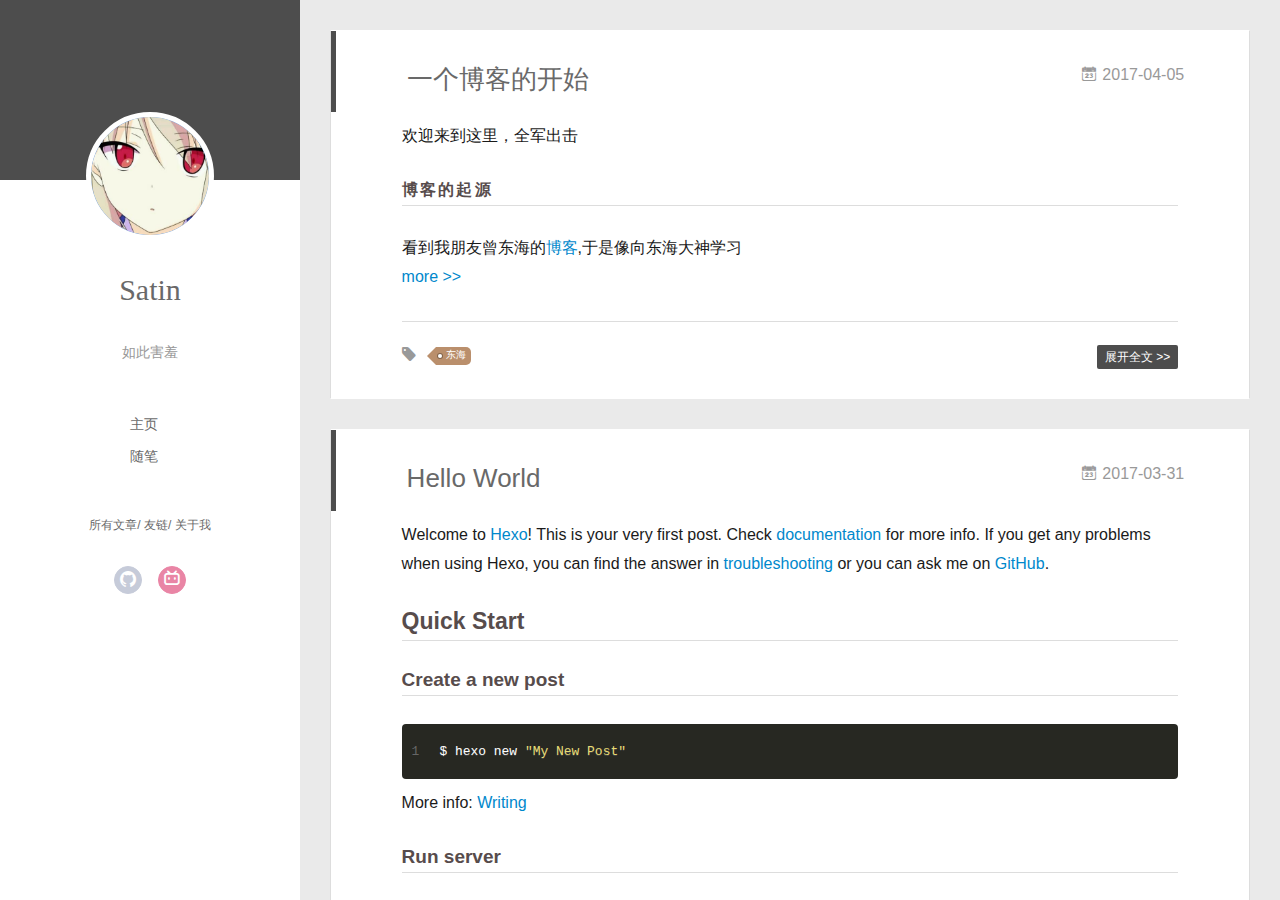
==== index.html @ c539f0fd "Site updated: 2017-04-05 13:00:53" ====
<!DOCTYPE html>
<html>
<head>
  <meta charset="utf-8">
  
  <meta name="renderer" content="webkit">
  <meta http-equiv="X-UA-Compatible" content="IE=edge" >
  <link rel="dns-prefetch" href="http://yoursite.com">
  <title>不知名的博客</title>
  <meta name="viewport" content="width=device-width, initial-scale=1, maximum-scale=1">
  <meta name="description" content="我就不描述了">
<meta property="og:type" content="website">
<meta property="og:title" content="不知名的博客">
<meta property="og:url" content="http://yoursite.com/index.html">
<meta property="og:site_name" content="不知名的博客">
<meta property="og:description" content="我就不描述了">
<meta name="twitter:card" content="summary">
<meta name="twitter:title" content="不知名的博客">
<meta name="twitter:description" content="我就不描述了">
  
    <link rel="alternative" href="/atom.xml" title="不知名的博客" type="application/atom+xml">
  
  
    <link rel="icon" href="https://raw.githubusercontent.com/satin520/satin520.github.io/master/img/tx.jpg">
  
  <link rel="stylesheet" type="text/css" href="/./main.234bc0.css">
  <style type="text/css">
  
    #container.show {
      background: linear-gradient(200deg,#6ec2fd,#eabbfb,#6ec2fd);
    }
  </style>
  

  

</head>

<body>
  <div id="container" q-class="show:isCtnShow">
    <canvas id="anm-canvas" class="anm-canvas"></canvas>
    <div class="left-col" q-class="show:isShow">
      
<div class="overlay" style="background: #4d4d4d"></div>
<div class="intrude-less">
	<header id="header" class="inner">
		<a href="/" class="profilepic">
			<img src="/img/tx.jpg" class="js-avatar">
		</a>
		<hgroup>
		  <h1 class="header-author"><a href="/">Satin</a></h1>
		</hgroup>
		
		<p class="header-subtitle">如此害羞</p>
		

		<nav class="header-menu">
			<ul>
			
				<li><a href="/">主页</a></li>
	        
				<li><a href="/tags/随笔/">随笔</a></li>
	        
			</ul>
		</nav>
		<nav class="header-smart-menu">
    		
    			
    			<a q-on="click: openSlider(e, 'innerArchive')" href="javascript:void(0)">所有文章</a>
    			
            
    			
    			<a q-on="click: openSlider(e, 'friends')" href="javascript:void(0)">友链</a>
    			
            
    			
    			<a q-on="click: openSlider(e, 'aboutme')" href="javascript:void(0)">关于我</a>
    			
            
		</nav>
		<nav class="header-nav">
			<div class="social">
				
					<a class="github" target="_blank" href="#" title="github"><i class="icon-github"></i></a>
		        
					<a class="bilibili" target="_blank" href="#" title="bilibili"><i class="icon-bilibili"></i></a>
		        
			</div>
		</nav>
	</header>		
</div>

    </div>
    <div class="mid-col" q-class="show:isShow,hide:isShow|isFalse">
      
<nav id="mobile-nav">
  	<div class="overlay js-overlay" style="background: #4d4d4d"></div>
	<div class="btnctn js-mobile-btnctn">
  		<div class="slider-trigger list" q-on="click: openSlider(e)"><i class="icon icon-sort"></i></div>
	</div>
	<div class="intrude-less">
		<header id="header" class="inner">
			<div class="profilepic">
				<img src="/img/tx.jpg" class="js-avatar">
			</div>
			<hgroup>
			  <h1 class="header-author js-header-author">Satin</h1>
			</hgroup>
			
			<p class="header-subtitle"><i class="icon icon-quo-left"></i>如此害羞<i class="icon icon-quo-right"></i></p>
			
			
			
				
			
				
			
			
			
			<nav class="header-nav">
				<div class="social">
					
						<a class="github" target="_blank" href="#" title="github"><i class="icon-github"></i></a>
			        
						<a class="bilibili" target="_blank" href="#" title="bilibili"><i class="icon-bilibili"></i></a>
			        
				</div>
			</nav>

			<nav class="header-menu js-header-menu">
				<ul style="width: 50%">
				
				
					<li style="width: 50%"><a href="/">主页</a></li>
		        
					<li style="width: 50%"><a href="/tags/随笔/">随笔</a></li>
		        
				</ul>
			</nav>
		</header>				
	</div>
	<div class="mobile-mask" style="display:none" q-show="isShow"></div>
</nav>

      <div id="wrapper" class="body-wrap">
        <div class="menu-l">
          <div class="canvas-wrap">
            <canvas data-colors="#eaeaea" data-sectionHeight="100" data-contentId="js-content" id="myCanvas1" class="anm-canvas"></canvas>
          </div>
          <div id="js-content" class="content-ll">
            
  
    <article id="post-new-article" class="article article-type-post  article-index" itemscope itemprop="blogPost">
  <div class="article-inner">
    
      <header class="article-header">
        
  
    <h1 itemprop="name">
      <a class="article-title" href="/2017/04/05/new-article/">一个博客的开始</a>
    </h1>
  

        
        <a href="/2017/04/05/new-article/" class="archive-article-date">
  	<time datetime="2017-04-05T02:33:55.000Z" itemprop="datePublished"><i class="icon-calendar icon"></i>2017-04-05</time>
</a>
        
      </header>
    
    <div class="article-entry" itemprop="articleBody">
      
        <p>欢迎来到这里，全军出击</p>
<h4 id="博客的起源"><a href="#博客的起源" class="headerlink" title="博客的起源"></a>博客的起源</h4><p>看到我朋友曾东海的<a href="http://www.zengdh.com/">博客</a>,于是像向东海大神学习<br>
        
          <a class="article-more-a" href="/2017/04/05/new-article/#more">more >></a>
        
      

      
    </div>
    <div class="article-info article-info-index">
      
      
	<div class="article-tag tagcloud">
		<i class="icon-price-tags icon"></i>
		<ul class="article-tag-list">
			 
        		<li class="article-tag-list-item">
        			<a href="javascript:void(0)" class="js-tag article-tag-list-link color3">东海</a>
        		</li>
      		
		</ul>
	</div>

      

      
        <p class="article-more-link">
          <a class="article-more-a" href="/2017/04/05/new-article/">展开全文 >></a>
        </p>
      

      
      <div class="clearfix"></div>
    </div>
  </div>
</article>








  
    <article id="post-hello-world" class="article article-type-post  article-index" itemscope itemprop="blogPost">
  <div class="article-inner">
    
      <header class="article-header">
        
  
    <h1 itemprop="name">
      <a class="article-title" href="/2017/03/31/hello-world/">Hello World</a>
    </h1>
  

        
        <a href="/2017/03/31/hello-world/" class="archive-article-date">
  	<time datetime="2017-03-31T07:48:14.515Z" itemprop="datePublished"><i class="icon-calendar icon"></i>2017-03-31</time>
</a>
        
      </header>
    
    <div class="article-entry" itemprop="articleBody">
      
        <p>Welcome to <a href="https://hexo.io/" target="_blank" rel="external">Hexo</a>! This is your very first post. Check <a href="https://hexo.io/docs/" target="_blank" rel="external">documentation</a> for more info. If you get any problems when using Hexo, you can find the answer in <a href="https://hexo.io/docs/troubleshooting.html" target="_blank" rel="external">troubleshooting</a> or you can ask me on <a href="https://github.com/hexojs/hexo/issues" target="_blank" rel="external">GitHub</a>.</p>
<h2 id="Quick-Start"><a href="#Quick-Start" class="headerlink" title="Quick Start"></a>Quick Start</h2><h3 id="Create-a-new-post"><a href="#Create-a-new-post" class="headerlink" title="Create a new post"></a>Create a new post</h3><figure class="highlight bash"><table><tr><td class="gutter"><pre><div class="line">1</div></pre></td><td class="code"><pre><div class="line">$ hexo new <span class="string">"My New Post"</span></div></pre></td></tr></table></figure>
<p>More info: <a href="https://hexo.io/docs/writing.html" target="_blank" rel="external">Writing</a></p>
<h3 id="Run-server"><a href="#Run-server" class="headerlink" title="Run server"></a>Run server</h3><figure class="highlight bash"><table><tr><td class="gutter"><pre><div class="line">1</div></pre></td><td class="code"><pre><div class="line">$ hexo server</div></pre></td></tr></table></figure>
<p>More info: <a href="https://hexo.io/docs/server.html" target="_blank" rel="external">Server</a></p>
<h3 id="Generate-static-files"><a href="#Generate-static-files" class="headerlink" title="Generate static files"></a>Generate static files</h3><figure class="highlight bash"><table><tr><td class="gutter"><pre><div class="line">1</div></pre></td><td class="code"><pre><div class="line">$ hexo generate</div></pre></td></tr></table></figure>
<p>More info: <a href="https://hexo.io/docs/generating.html" target="_blank" rel="external">Generating</a></p>
<h3 id="Deploy-to-remote-sites"><a href="#Deploy-to-remote-sites" class="headerlink" title="Deploy to remote sites"></a>Deploy to remote sites</h3><figure class="highlight bash"><table><tr><td class="gutter"><pre><div class="line">1</div></pre></td><td class="code"><pre><div class="line">$ hexo deploy</div></pre></td></tr></table></figure>
<p>More info: <a href="https://hexo.io/docs/deployment.html" target="_blank" rel="external">Deployment</a></p>

      

      
    </div>
    <div class="article-info article-info-index">
      
      
      

      
        <p class="article-more-link">
          <a class="article-more-a" href="/2017/03/31/hello-world/">展开全文 >></a>
        </p>
      

      
      <div class="clearfix"></div>
    </div>
  </div>
</article>








  
  


          </div>
        </div>
      </div>
      <footer id="footer">
  <div class="outer">
    <div id="footer-info">
    	<div class="footer-left">
    		&copy; 2017 Satin
    	</div>
      	<div class="footer-right">
      		<a href="http://hexo.io/" target="_blank">Hexo</a>  Theme <a href="https://github.com/litten/hexo-theme-yilia" target="_blank">Yilia</a> by Litten
      	</div>
    </div>
  </div>
</footer>
    </div>
    <script>
	var yiliaConfig = {
		mathjax: false,
		isHome: true,
		isPost: false,
		isArchive: false,
		isTag: false,
		isCategory: false,
		open_in_new: false,
		root: "/",
		innerArchive: true,
		showTags: false
	}
</script>

<script>!function(t){function n(r){if(e[r])return e[r].exports;var o=e[r]={exports:{},id:r,loaded:!1};return t[r].call(o.exports,o,o.exports,n),o.loaded=!0,o.exports}var e={};return n.m=t,n.c=e,n.p="./",n(0)}([function(t,n,e){"use strict";function r(t){return t&&t.__esModule?t:{default:t}}function o(t,n){var e=/\/|index.html/g;return t.replace(e,"")===n.replace(e,"")}function i(){for(var t=document.querySelectorAll(".js-header-menu li a"),n=window.location.pathname,e=0,r=t.length;e<r;e++){var i=t[e];o(n,i.getAttribute("href"))&&(0,d.default)(i,"active")}}function u(t){for(var n=t.offsetLeft,e=t.offsetParent;null!==e;)n+=e.offsetLeft,e=e.offsetParent;return n}function f(t){for(var n=t.offsetTop,e=t.offsetParent;null!==e;)n+=e.offsetTop,e=e.offsetParent;return n}function c(t,n,e,r,o){var i=u(t),c=f(t)-n;if(c-e<=o){var a=t.$newDom;a||(a=t.cloneNode(!0),(0,h.default)(t,a),t.$newDom=a,a.style.position="fixed",a.style.top=(e||c)+"px",a.style.left=i+"px",a.style.zIndex=r||2,a.style.width="100%",a.style.color="#fff"),a.style.visibility="visible",t.style.visibility="hidden"}else{t.style.visibility="visible";var s=t.$newDom;s&&(s.style.visibility="hidden")}}function a(){var t=document.querySelector(".js-overlay"),n=document.querySelector(".js-header-menu");c(t,document.body.scrollTop,-63,2,0),c(n,document.body.scrollTop,1,3,0)}function s(){document.querySelector("#container").addEventListener("scroll",function(t){a()}),window.addEventListener("scroll",function(t){a()}),a()}function l(){x.default.versions.mobile&&window.screen.width<800&&(i(),s())}var p=e(71),d=r(p),v=e(72),y=(r(v),e(84)),h=r(y),b=e(69),x=r(b),m=e(75),g=r(m),w=e(70);l(),(0,w.addLoadEvent)(function(){g.default.init()}),t.exports={}},function(t,n){var e=t.exports="undefined"!=typeof window&&window.Math==Math?window:"undefined"!=typeof self&&self.Math==Math?self:Function("return this")();"number"==typeof __g&&(__g=e)},function(t,n){var e={}.hasOwnProperty;t.exports=function(t,n){return e.call(t,n)}},function(t,n,e){var r=e(49),o=e(15);t.exports=function(t){return r(o(t))}},function(t,n,e){t.exports=!e(8)(function(){return 7!=Object.defineProperty({},"a",{get:function(){return 7}}).a})},function(t,n,e){var r=e(6),o=e(12);t.exports=e(4)?function(t,n,e){return r.f(t,n,o(1,e))}:function(t,n,e){return t[n]=e,t}},function(t,n,e){var r=e(10),o=e(30),i=e(24),u=Object.defineProperty;n.f=e(4)?Object.defineProperty:function(t,n,e){if(r(t),n=i(n,!0),r(e),o)try{return u(t,n,e)}catch(t){}if("get"in e||"set"in e)throw TypeError("Accessors not supported!");return"value"in e&&(t[n]=e.value),t}},function(t,n,e){var r=e(22)("wks"),o=e(13),i=e(1).Symbol,u="function"==typeof i,f=t.exports=function(t){return r[t]||(r[t]=u&&i[t]||(u?i:o)("Symbol."+t))};f.store=r},function(t,n){t.exports=function(t){try{return!!t()}catch(t){return!0}}},function(t,n,e){var r=e(35),o=e(16);t.exports=Object.keys||function(t){return r(t,o)}},function(t,n,e){var r=e(11);t.exports=function(t){if(!r(t))throw TypeError(t+" is not an object!");return t}},function(t,n){t.exports=function(t){return"object"==typeof t?null!==t:"function"==typeof t}},function(t,n){t.exports=function(t,n){return{enumerable:!(1&t),configurable:!(2&t),writable:!(4&t),value:n}}},function(t,n){var e=0,r=Math.random();t.exports=function(t){return"Symbol(".concat(void 0===t?"":t,")_",(++e+r).toString(36))}},function(t,n){var e=t.exports={version:"2.4.0"};"number"==typeof __e&&(__e=e)},function(t,n){t.exports=function(t){if(void 0==t)throw TypeError("Can't call method on  "+t);return t}},function(t,n){t.exports="constructor,hasOwnProperty,isPrototypeOf,propertyIsEnumerable,toLocaleString,toString,valueOf".split(",")},function(t,n){t.exports={}},function(t,n){t.exports=!0},function(t,n){n.f={}.propertyIsEnumerable},function(t,n,e){var r=e(6).f,o=e(2),i=e(7)("toStringTag");t.exports=function(t,n,e){t&&!o(t=e?t:t.prototype,i)&&r(t,i,{configurable:!0,value:n})}},function(t,n,e){var r=e(22)("keys"),o=e(13);t.exports=function(t){return r[t]||(r[t]=o(t))}},function(t,n,e){var r=e(1),o="__core-js_shared__",i=r[o]||(r[o]={});t.exports=function(t){return i[t]||(i[t]={})}},function(t,n){var e=Math.ceil,r=Math.floor;t.exports=function(t){return isNaN(t=+t)?0:(t>0?r:e)(t)}},function(t,n,e){var r=e(11);t.exports=function(t,n){if(!r(t))return t;var e,o;if(n&&"function"==typeof(e=t.toString)&&!r(o=e.call(t)))return o;if("function"==typeof(e=t.valueOf)&&!r(o=e.call(t)))return o;if(!n&&"function"==typeof(e=t.toString)&&!r(o=e.call(t)))return o;throw TypeError("Can't convert object to primitive value")}},function(t,n,e){var r=e(1),o=e(14),i=e(18),u=e(26),f=e(6).f;t.exports=function(t){var n=o.Symbol||(o.Symbol=i?{}:r.Symbol||{});"_"==t.charAt(0)||t in n||f(n,t,{value:u.f(t)})}},function(t,n,e){n.f=e(7)},function(t,n,e){var r=e(1),o=e(14),i=e(46),u=e(5),f="prototype",c=function(t,n,e){var a,s,l,p=t&c.F,d=t&c.G,v=t&c.S,y=t&c.P,h=t&c.B,b=t&c.W,x=d?o:o[n]||(o[n]={}),m=x[f],g=d?r:v?r[n]:(r[n]||{})[f];d&&(e=n);for(a in e)s=!p&&g&&void 0!==g[a],s&&a in x||(l=s?g[a]:e[a],x[a]=d&&"function"!=typeof g[a]?e[a]:h&&s?i(l,r):b&&g[a]==l?function(t){var n=function(n,e,r){if(this instanceof t){switch(arguments.length){case 0:return new t;case 1:return new t(n);case 2:return new t(n,e)}return new t(n,e,r)}return t.apply(this,arguments)};return n[f]=t[f],n}(l):y&&"function"==typeof l?i(Function.call,l):l,y&&((x.virtual||(x.virtual={}))[a]=l,t&c.R&&m&&!m[a]&&u(m,a,l)))};c.F=1,c.G=2,c.S=4,c.P=8,c.B=16,c.W=32,c.U=64,c.R=128,t.exports=c},function(t,n){var e={}.toString;t.exports=function(t){return e.call(t).slice(8,-1)}},function(t,n,e){var r=e(11),o=e(1).document,i=r(o)&&r(o.createElement);t.exports=function(t){return i?o.createElement(t):{}}},function(t,n,e){t.exports=!e(4)&&!e(8)(function(){return 7!=Object.defineProperty(e(29)("div"),"a",{get:function(){return 7}}).a})},function(t,n,e){"use strict";var r=e(18),o=e(27),i=e(36),u=e(5),f=e(2),c=e(17),a=e(51),s=e(20),l=e(58),p=e(7)("iterator"),d=!([].keys&&"next"in[].keys()),v="@@iterator",y="keys",h="values",b=function(){return this};t.exports=function(t,n,e,x,m,g,w){a(e,n,x);var O,S,_,j=function(t){if(!d&&t in A)return A[t];switch(t){case y:return function(){return new e(this,t)};case h:return function(){return new e(this,t)}}return function(){return new e(this,t)}},P=n+" Iterator",E=m==h,M=!1,A=t.prototype,T=A[p]||A[v]||m&&A[m],L=T||j(m),N=m?E?j("entries"):L:void 0,C="Array"==n?A.entries||T:T;if(C&&(_=l(C.call(new t)),_!==Object.prototype&&(s(_,P,!0),r||f(_,p)||u(_,p,b))),E&&T&&T.name!==h&&(M=!0,L=function(){return T.call(this)}),r&&!w||!d&&!M&&A[p]||u(A,p,L),c[n]=L,c[P]=b,m)if(O={values:E?L:j(h),keys:g?L:j(y),entries:N},w)for(S in O)S in A||i(A,S,O[S]);else o(o.P+o.F*(d||M),n,O);return O}},function(t,n,e){var r=e(10),o=e(55),i=e(16),u=e(21)("IE_PROTO"),f=function(){},c="prototype",a=function(){var t,n=e(29)("iframe"),r=i.length,o="<",u=">";for(n.style.display="none",e(48).appendChild(n),n.src="javascript:",t=n.contentWindow.document,t.open(),t.write(o+"script"+u+"document.F=Object"+o+"/script"+u),t.close(),a=t.F;r--;)delete a[c][i[r]];return a()};t.exports=Object.create||function(t,n){var e;return null!==t?(f[c]=r(t),e=new f,f[c]=null,e[u]=t):e=a(),void 0===n?e:o(e,n)}},function(t,n,e){var r=e(35),o=e(16).concat("length","prototype");n.f=Object.getOwnPropertyNames||function(t){return r(t,o)}},function(t,n){n.f=Object.getOwnPropertySymbols},function(t,n,e){var r=e(2),o=e(3),i=e(45)(!1),u=e(21)("IE_PROTO");t.exports=function(t,n){var e,f=o(t),c=0,a=[];for(e in f)e!=u&&r(f,e)&&a.push(e);for(;n.length>c;)r(f,e=n[c++])&&(~i(a,e)||a.push(e));return a}},function(t,n,e){t.exports=e(5)},function(t,n,e){var r=e(15);t.exports=function(t){return Object(r(t))}},function(t,n,e){t.exports={default:e(41),__esModule:!0}},function(t,n,e){t.exports={default:e(42),__esModule:!0}},function(t,n,e){"use strict";function r(t){return t&&t.__esModule?t:{default:t}}n.__esModule=!0;var o=e(39),i=r(o),u=e(38),f=r(u),c="function"==typeof f.default&&"symbol"==typeof i.default?function(t){return typeof t}:function(t){return t&&"function"==typeof f.default&&t.constructor===f.default&&t!==f.default.prototype?"symbol":typeof t};n.default="function"==typeof f.default&&"symbol"===c(i.default)?function(t){return"undefined"==typeof t?"undefined":c(t)}:function(t){return t&&"function"==typeof f.default&&t.constructor===f.default&&t!==f.default.prototype?"symbol":"undefined"==typeof t?"undefined":c(t)}},function(t,n,e){e(65),e(63),e(66),e(67),t.exports=e(14).Symbol},function(t,n,e){e(64),e(68),t.exports=e(26).f("iterator")},function(t,n){t.exports=function(t){if("function"!=typeof t)throw TypeError(t+" is not a function!");return t}},function(t,n){t.exports=function(){}},function(t,n,e){var r=e(3),o=e(61),i=e(60);t.exports=function(t){return function(n,e,u){var f,c=r(n),a=o(c.length),s=i(u,a);if(t&&e!=e){for(;a>s;)if(f=c[s++],f!=f)return!0}else for(;a>s;s++)if((t||s in c)&&c[s]===e)return t||s||0;return!t&&-1}}},function(t,n,e){var r=e(43);t.exports=function(t,n,e){if(r(t),void 0===n)return t;switch(e){case 1:return function(e){return t.call(n,e)};case 2:return function(e,r){return t.call(n,e,r)};case 3:return function(e,r,o){return t.call(n,e,r,o)}}return function(){return t.apply(n,arguments)}}},function(t,n,e){var r=e(9),o=e(34),i=e(19);t.exports=function(t){var n=r(t),e=o.f;if(e)for(var u,f=e(t),c=i.f,a=0;f.length>a;)c.call(t,u=f[a++])&&n.push(u);return n}},function(t,n,e){t.exports=e(1).document&&document.documentElement},function(t,n,e){var r=e(28);t.exports=Object("z").propertyIsEnumerable(0)?Object:function(t){return"String"==r(t)?t.split(""):Object(t)}},function(t,n,e){var r=e(28);t.exports=Array.isArray||function(t){return"Array"==r(t)}},function(t,n,e){"use strict";var r=e(32),o=e(12),i=e(20),u={};e(5)(u,e(7)("iterator"),function(){return this}),t.exports=function(t,n,e){t.prototype=r(u,{next:o(1,e)}),i(t,n+" Iterator")}},function(t,n){t.exports=function(t,n){return{value:n,done:!!t}}},function(t,n,e){var r=e(9),o=e(3);t.exports=function(t,n){for(var e,i=o(t),u=r(i),f=u.length,c=0;f>c;)if(i[e=u[c++]]===n)return e}},function(t,n,e){var r=e(13)("meta"),o=e(11),i=e(2),u=e(6).f,f=0,c=Object.isExtensible||function(){return!0},a=!e(8)(function(){return c(Object.preventExtensions({}))}),s=function(t){u(t,r,{value:{i:"O"+ ++f,w:{}}})},l=function(t,n){if(!o(t))return"symbol"==typeof t?t:("string"==typeof t?"S":"P")+t;if(!i(t,r)){if(!c(t))return"F";if(!n)return"E";s(t)}return t[r].i},p=function(t,n){if(!i(t,r)){if(!c(t))return!0;if(!n)return!1;s(t)}return t[r].w},d=function(t){return a&&v.NEED&&c(t)&&!i(t,r)&&s(t),t},v=t.exports={KEY:r,NEED:!1,fastKey:l,getWeak:p,onFreeze:d}},function(t,n,e){var r=e(6),o=e(10),i=e(9);t.exports=e(4)?Object.defineProperties:function(t,n){o(t);for(var e,u=i(n),f=u.length,c=0;f>c;)r.f(t,e=u[c++],n[e]);return t}},function(t,n,e){var r=e(19),o=e(12),i=e(3),u=e(24),f=e(2),c=e(30),a=Object.getOwnPropertyDescriptor;n.f=e(4)?a:function(t,n){if(t=i(t),n=u(n,!0),c)try{return a(t,n)}catch(t){}if(f(t,n))return o(!r.f.call(t,n),t[n])}},function(t,n,e){var r=e(3),o=e(33).f,i={}.toString,u="object"==typeof window&&window&&Object.getOwnPropertyNames?Object.getOwnPropertyNames(window):[],f=function(t){try{return o(t)}catch(t){return u.slice()}};t.exports.f=function(t){return u&&"[object Window]"==i.call(t)?f(t):o(r(t))}},function(t,n,e){var r=e(2),o=e(37),i=e(21)("IE_PROTO"),u=Object.prototype;t.exports=Object.getPrototypeOf||function(t){return t=o(t),r(t,i)?t[i]:"function"==typeof t.constructor&&t instanceof t.constructor?t.constructor.prototype:t instanceof Object?u:null}},function(t,n,e){var r=e(23),o=e(15);t.exports=function(t){return function(n,e){var i,u,f=String(o(n)),c=r(e),a=f.length;return c<0||c>=a?t?"":void 0:(i=f.charCodeAt(c),i<55296||i>56319||c+1===a||(u=f.charCodeAt(c+1))<56320||u>57343?t?f.charAt(c):i:t?f.slice(c,c+2):(i-55296<<10)+(u-56320)+65536)}}},function(t,n,e){var r=e(23),o=Math.max,i=Math.min;t.exports=function(t,n){return t=r(t),t<0?o(t+n,0):i(t,n)}},function(t,n,e){var r=e(23),o=Math.min;t.exports=function(t){return t>0?o(r(t),9007199254740991):0}},function(t,n,e){"use strict";var r=e(44),o=e(52),i=e(17),u=e(3);t.exports=e(31)(Array,"Array",function(t,n){this._t=u(t),this._i=0,this._k=n},function(){var t=this._t,n=this._k,e=this._i++;return!t||e>=t.length?(this._t=void 0,o(1)):"keys"==n?o(0,e):"values"==n?o(0,t[e]):o(0,[e,t[e]])},"values"),i.Arguments=i.Array,r("keys"),r("values"),r("entries")},function(t,n){},function(t,n,e){"use strict";var r=e(59)(!0);e(31)(String,"String",function(t){this._t=String(t),this._i=0},function(){var t,n=this._t,e=this._i;return e>=n.length?{value:void 0,done:!0}:(t=r(n,e),this._i+=t.length,{value:t,done:!1})})},function(t,n,e){"use strict";var r=e(1),o=e(2),i=e(4),u=e(27),f=e(36),c=e(54).KEY,a=e(8),s=e(22),l=e(20),p=e(13),d=e(7),v=e(26),y=e(25),h=e(53),b=e(47),x=e(50),m=e(10),g=e(3),w=e(24),O=e(12),S=e(32),_=e(57),j=e(56),P=e(6),E=e(9),M=j.f,A=P.f,T=_.f,L=r.Symbol,N=r.JSON,C=N&&N.stringify,k="prototype",F=d("_hidden"),q=d("toPrimitive"),I={}.propertyIsEnumerable,B=s("symbol-registry"),D=s("symbols"),W=s("op-symbols"),H=Object[k],K="function"==typeof L,R=r.QObject,J=!R||!R[k]||!R[k].findChild,U=i&&a(function(){return 7!=S(A({},"a",{get:function(){return A(this,"a",{value:7}).a}})).a})?function(t,n,e){var r=M(H,n);r&&delete H[n],A(t,n,e),r&&t!==H&&A(H,n,r)}:A,G=function(t){var n=D[t]=S(L[k]);return n._k=t,n},$=K&&"symbol"==typeof L.iterator?function(t){return"symbol"==typeof t}:function(t){return t instanceof L},z=function(t,n,e){return t===H&&z(W,n,e),m(t),n=w(n,!0),m(e),o(D,n)?(e.enumerable?(o(t,F)&&t[F][n]&&(t[F][n]=!1),e=S(e,{enumerable:O(0,!1)})):(o(t,F)||A(t,F,O(1,{})),t[F][n]=!0),U(t,n,e)):A(t,n,e)},Y=function(t,n){m(t);for(var e,r=b(n=g(n)),o=0,i=r.length;i>o;)z(t,e=r[o++],n[e]);return t},Q=function(t,n){return void 0===n?S(t):Y(S(t),n)},X=function(t){var n=I.call(this,t=w(t,!0));return!(this===H&&o(D,t)&&!o(W,t))&&(!(n||!o(this,t)||!o(D,t)||o(this,F)&&this[F][t])||n)},V=function(t,n){if(t=g(t),n=w(n,!0),t!==H||!o(D,n)||o(W,n)){var e=M(t,n);return!e||!o(D,n)||o(t,F)&&t[F][n]||(e.enumerable=!0),e}},Z=function(t){for(var n,e=T(g(t)),r=[],i=0;e.length>i;)o(D,n=e[i++])||n==F||n==c||r.push(n);return r},tt=function(t){for(var n,e=t===H,r=T(e?W:g(t)),i=[],u=0;r.length>u;)!o(D,n=r[u++])||e&&!o(H,n)||i.push(D[n]);return i};K||(L=function(){if(this instanceof L)throw TypeError("Symbol is not a constructor!");var t=p(arguments.length>0?arguments[0]:void 0),n=function(e){this===H&&n.call(W,e),o(this,F)&&o(this[F],t)&&(this[F][t]=!1),U(this,t,O(1,e))};return i&&J&&U(H,t,{configurable:!0,set:n}),G(t)},f(L[k],"toString",function(){return this._k}),j.f=V,P.f=z,e(33).f=_.f=Z,e(19).f=X,e(34).f=tt,i&&!e(18)&&f(H,"propertyIsEnumerable",X,!0),v.f=function(t){return G(d(t))}),u(u.G+u.W+u.F*!K,{Symbol:L});for(var nt="hasInstance,isConcatSpreadable,iterator,match,replace,search,species,split,toPrimitive,toStringTag,unscopables".split(","),et=0;nt.length>et;)d(nt[et++]);for(var nt=E(d.store),et=0;nt.length>et;)y(nt[et++]);u(u.S+u.F*!K,"Symbol",{for:function(t){return o(B,t+="")?B[t]:B[t]=L(t)},keyFor:function(t){if($(t))return h(B,t);throw TypeError(t+" is not a symbol!")},useSetter:function(){J=!0},useSimple:function(){J=!1}}),u(u.S+u.F*!K,"Object",{create:Q,defineProperty:z,defineProperties:Y,getOwnPropertyDescriptor:V,getOwnPropertyNames:Z,getOwnPropertySymbols:tt}),N&&u(u.S+u.F*(!K||a(function(){var t=L();return"[null]"!=C([t])||"{}"!=C({a:t})||"{}"!=C(Object(t))})),"JSON",{stringify:function(t){if(void 0!==t&&!$(t)){for(var n,e,r=[t],o=1;arguments.length>o;)r.push(arguments[o++]);return n=r[1],"function"==typeof n&&(e=n),!e&&x(n)||(n=function(t,n){if(e&&(n=e.call(this,t,n)),!$(n))return n}),r[1]=n,C.apply(N,r)}}}),L[k][q]||e(5)(L[k],q,L[k].valueOf),l(L,"Symbol"),l(Math,"Math",!0),l(r.JSON,"JSON",!0)},function(t,n,e){e(25)("asyncIterator")},function(t,n,e){e(25)("observable")},function(t,n,e){e(62);for(var r=e(1),o=e(5),i=e(17),u=e(7)("toStringTag"),f=["NodeList","DOMTokenList","MediaList","StyleSheetList","CSSRuleList"],c=0;c<5;c++){var a=f[c],s=r[a],l=s&&s.prototype;l&&!l[u]&&o(l,u,a),i[a]=i.Array}},function(t,n){"use strict";var e={versions:function(){var t=window.navigator.userAgent;return{trident:t.indexOf("Trident")>-1,presto:t.indexOf("Presto")>-1,webKit:t.indexOf("AppleWebKit")>-1,gecko:t.indexOf("Gecko")>-1&&t.indexOf("KHTML")==-1,mobile:!!t.match(/AppleWebKit.*Mobile.*/),ios:!!t.match(/\(i[^;]+;( U;)? CPU.+Mac OS X/),android:t.indexOf("Android")>-1||t.indexOf("Linux")>-1,iPhone:t.indexOf("iPhone")>-1||t.indexOf("Mac")>-1,iPad:t.indexOf("iPad")>-1,webApp:t.indexOf("Safari")==-1,weixin:t.indexOf("MicroMessenger")==-1}}()};t.exports=e},function(t,n,e){"use strict";function r(t){return t&&t.__esModule?t:{default:t}}var o=e(40),i=r(o),u=function(){function t(t,n,e){return n||e?String.fromCharCode(n||e):o[t]||t}function n(t){return l[t]}var e=/&quot;|&lt;|&gt;|&amp;|&nbsp;|&apos;|&#(\d+);|&#(\d+)/g,r=/['<> "&]/g,o={"&quot;":'"',"&lt;":"<","&gt;":">","&amp;":"&","&nbsp;":" "},f=/\u00a0/g,c=/<br\s*\/?>/gi,a=/\r?\n/g,s=/\s/g,l={};for(var p in o)l[o[p]]=p;return o["&apos;"]="'",l["'"]="&#39;",{encode:function(t){return t?(""+t).replace(r,n).replace(a,"<br/>").replace(s,"&nbsp;"):""},decode:function(n){return n?(""+n).replace(c,"\n").replace(e,t).replace(f," "):""},encodeBase16:function(t){if(!t)return t;t+="";for(var n=[],e=0,r=t.length;r>e;e++)n.push(t.charCodeAt(e).toString(16).toUpperCase());return n.join("")},encodeBase16forJSON:function(t){if(!t)return t;t=t.replace(/[\u4E00-\u9FBF]/gi,function(t){return escape(t).replace("%u","\\u")});for(var n=[],e=0,r=t.length;r>e;e++)n.push(t.charCodeAt(e).toString(16).toUpperCase());return n.join("")},decodeBase16:function(t){if(!t)return t;t+="";for(var n=[],e=0,r=t.length;r>e;e+=2)n.push(String.fromCharCode("0x"+t.slice(e,e+2)));return n.join("")},encodeObject:function(t){if(t instanceof Array)for(var n=0,e=t.length;e>n;n++)t[n]=u.encodeObject(t[n]);else if("object"==("undefined"==typeof t?"undefined":(0,i.default)(t)))for(var r in t)t[r]=u.encodeObject(t[r]);else if("string"==typeof t)return u.encode(t);return t},loadScript:function(t){var n=document.createElement("script");document.getElementsByTagName("body")[0].appendChild(n),n.setAttribute("src",t)},addLoadEvent:function(t){var n=window.onload;"function"!=typeof window.onload?window.onload=t:window.onload=function(){n(),t()}}}}();t.exports=u},function(t,n){function e(t,n){t.classList?t.classList.add(n):t.className+=" "+n}t.exports=e},function(t,n){function e(t,n){if(t.classList)t.classList.remove(n);else{var e=new RegExp("(^|\\b)"+n.split(" ").join("|")+"(\\b|$)","gi");t.className=t.className.replace(e," ")}}t.exports=e},,,function(t,n){"use strict";function e(){var t=document.querySelector("#page-nav");if(t&&!document.querySelector("#page-nav .extend.prev")&&(t.innerHTML='<a class="extend prev disabled" rel="prev">&laquo; Prev</a>'+t.innerHTML),t&&!document.querySelector("#page-nav .extend.next")&&(t.innerHTML=t.innerHTML+'<a class="extend next disabled" rel="next">Next &raquo;</a>'),yiliaConfig&&yiliaConfig.open_in_new){var n=document.querySelectorAll(".article-entry a:not(.article-more-a)");n.forEach(function(t){t.setAttribute("target","_blank")})}var e=document.querySelector("#js-aboutme");e&&0!==e.length&&(e.innerHTML=e.innerText)}t.exports={init:e}},,,,,,,,,function(t,n){function e(t,n){if("string"==typeof n)return t.insertAdjacentHTML("afterend",n);var e=t.nextSibling;return e?t.parentNode.insertBefore(n,e):t.parentNode.appendChild(n)}t.exports=e}])</script><script src="/./main.234bc0.js"></script><script>!function(){var e=function(e){var t=document.createElement("script");document.getElementsByTagName("body")[0].appendChild(t),t.setAttribute("src",e)};e("/slider.885efe.js")}()</script>


    
<div class="tools-col" q-class="show:isShow,hide:isShow|isFalse" q-on="click:stop(e)">
  <div class="tools-nav header-menu">
    
    
      
      
      
    
      
      
      
    
      
      
      
    
    

    <ul style="width: 70%">
    
    
      
      <li style="width: 33.333333333333336%" q-on="click: openSlider(e, 'innerArchive')"><a href="javascript:void(0)" q-class="active:innerArchive">所有文章</a></li>
      
        
      
      <li style="width: 33.333333333333336%" q-on="click: openSlider(e, 'friends')"><a href="javascript:void(0)" q-class="active:friends">友链</a></li>
      
        
      
      <li style="width: 33.333333333333336%" q-on="click: openSlider(e, 'aboutme')"><a href="javascript:void(0)" q-class="active:aboutme">关于我</a></li>
      
        
    </ul>
  </div>
  <div class="tools-wrap">
    
    	<section class="tools-section tools-section-all" q-show="innerArchive">
        <div class="search-wrap">
          <input class="search-ipt" q-model="search" type="text" placeholder="find something…">
          <i class="icon-search icon" q-show="search|isEmptyStr"></i>
          <i class="icon-close icon" q-show="search|isNotEmptyStr" q-on="click:clearChose(e)"></i>
        </div>
        <div class="widget tagcloud search-tag">
          <p class="search-tag-wording">tag:</p>
          <label class="search-switch">
            <input type="checkbox" q-on="click:toggleTag(e)" q-attr="checked:showTags">
          </label>
          <ul class="article-tag-list" q-show="showTags">
             
              <li class="article-tag-list-item">
                <a href="javascript:void(0)" class="js-tag color3">东海</a>
              </li>
            
            <div class="clearfix"></div>
          </ul>
        </div>
        <ul class="search-ul">
          <p q-show="jsonFail" style="padding: 20px; font-size: 12px;">
            缺失模块。<br/>1、在博客根目录（注意不是yilia根目录）执行以下命令：<br/> npm i hexo-generator-json-content --save<br/><br/>
            2、在根目录_config.yml里添加配置：
<pre style="font-size: 12px;" q-show="jsonFail">
  jsonContent:
    meta: false
    pages: false
    posts:
      title: true
      date: true
      path: true
      text: true
      raw: false
      content: false
      slug: false
      updated: false
      comments: false
      link: false
      permalink: false
      excerpt: false
      categories: false
      tags: true
</pre>
          </p>
          <li class="search-li" q-repeat="items" q-show="isShow">
            <a q-attr="href:path|urlformat" class="search-title"><i class="icon-quo-left icon"></i><span q-text="title"></span></a>
            <p class="search-time">
              <i class="icon-calendar icon"></i>
              <span q-text="date|dateformat"></span>
            </p>
            <p class="search-tag">
              <i class="icon-price-tags icon"></i>
              <span q-repeat="tags" q-on="click:choseTag(e, name)" q-text="name|tagformat"></span>
            </p>
          </li>
        </ul>
    	</section>
    

    
    	<section class="tools-section tools-section-friends" q-show="friends">
  		
        <ul class="search-ul">
          
            <li class="search-li">
              <a href="http://www.zengdh.com/" target="_blank" class="search-title"><i class="icon-quo-left icon"></i>念曲的个人博客</a>
            </li>
          
            <li class="search-li">
              <a href="https://blog.imguan.com/" target="_blank" class="search-title"><i class="icon-quo-left icon"></i>一个博客</a>
            </li>
          
        </ul>
  		
    	</section>
    

    
    	<section class="tools-section tools-section-me" q-show="aboutme">
  	  	
  	  		<div class="aboutme-wrap" id="js-aboutme">我就是我，&lt;br&gt;&lt;br&gt;那不一样的烟火</div>
  	  	
    	</section>
    
  </div>
  
</div>
    <!-- Root element of PhotoSwipe. Must have class pswp. -->
<div class="pswp" tabindex="-1" role="dialog" aria-hidden="true">

    <!-- Background of PhotoSwipe. 
         It's a separate element as animating opacity is faster than rgba(). -->
    <div class="pswp__bg"></div>

    <!-- Slides wrapper with overflow:hidden. -->
    <div class="pswp__scroll-wrap">

        <!-- Container that holds slides. 
            PhotoSwipe keeps only 3 of them in the DOM to save memory.
            Don't modify these 3 pswp__item elements, data is added later on. -->
        <div class="pswp__container">
            <div class="pswp__item"></div>
            <div class="pswp__item"></div>
            <div class="pswp__item"></div>
        </div>

        <!-- Default (PhotoSwipeUI_Default) interface on top of sliding area. Can be changed. -->
        <div class="pswp__ui pswp__ui--hidden">

            <div class="pswp__top-bar">

                <!--  Controls are self-explanatory. Order can be changed. -->

                <div class="pswp__counter"></div>

                <button class="pswp__button pswp__button--close" title="Close (Esc)"></button>

                <button class="pswp__button pswp__button--share" style="display:none" title="Share"></button>

                <button class="pswp__button pswp__button--fs" title="Toggle fullscreen"></button>

                <button class="pswp__button pswp__button--zoom" title="Zoom in/out"></button>

                <!-- Preloader demo http://codepen.io/dimsemenov/pen/yyBWoR -->
                <!-- element will get class pswp__preloader--active when preloader is running -->
                <div class="pswp__preloader">
                    <div class="pswp__preloader__icn">
                      <div class="pswp__preloader__cut">
                        <div class="pswp__preloader__donut"></div>
                      </div>
                    </div>
                </div>
            </div>

            <div class="pswp__share-modal pswp__share-modal--hidden pswp__single-tap">
                <div class="pswp__share-tooltip"></div> 
            </div>

            <button class="pswp__button pswp__button--arrow--left" title="Previous (arrow left)">
            </button>

            <button class="pswp__button pswp__button--arrow--right" title="Next (arrow right)">
            </button>

            <div class="pswp__caption">
                <div class="pswp__caption__center"></div>
            </div>

        </div>

    </div>

</div>
  </div>
</body>
</html>
---- main.234bc0.css ----
.clearfix:after,.clearfix:before{content:"";display:table}.clearfix:after{clear:both}.left-col.show{box-shadow:0 0 6px 0 rgba(0,0,0,.75)}.mid-col,.mid-col.show .article,.tools-col,.tools-col .tools-section .search-tag.tagcloud .article-tag-list,.tools-col .tools-section .search-ul .search-tag span:hover,.tools-col .tools-section .search-ul .search-time span:hover,.tools-col .tools-section .search-ul .search-title:hover,.tools-col .tools-section .search-wrap .icon{-webkit-transition:all .2s ease-in;transition:all .2s ease-in;-ms-transition:all .2s ease-in}@-webkit-keyframes leftIn{0%,60%,75%,90%,to{-webkit-animation-timing-function:cubic-bezier(.215,.61,.355,1);animation-timing-function:cubic-bezier(.215,.61,.355,1)}0%{-webkit-transform:translateZ(0);transform:translateZ(0)}60%{-webkit-transform:translate3d(358px,0,0);transform:translate3d(358px,0,0)}75%{-webkit-transform:translate3d(323px,0,0);transform:translate3d(323px,0,0)}90%{-webkit-transform:translate3d(338px,0,0);transform:translate3d(338px,0,0)}to{-webkit-transform:translate3d(333px,0,0);transform:translate3d(333px,0,0)}}@keyframes leftIn{0%,60%,75%,90%,to{-webkit-animation-timing-function:cubic-bezier(.215,.61,.355,1);animation-timing-function:cubic-bezier(.215,.61,.355,1)}0%{-webkit-transform:translateZ(0);transform:translateZ(0)}60%{-webkit-transform:translate3d(358px,0,0);transform:translate3d(358px,0,0)}75%{-webkit-transform:translate3d(323px,0,0);transform:translate3d(323px,0,0)}90%{-webkit-transform:translate3d(338px,0,0);transform:translate3d(338px,0,0)}to{-webkit-transform:translate3d(333px,0,0);transform:translate3d(333px,0,0)}}.mid-col.show{-webkit-animation-duration:.8s;animation-duration:.8s;-webkit-animation-fill-mode:both;animation-fill-mode:both;-webkit-animation-name:leftIn;animation-name:leftIn}@-webkit-keyframes leftOut{0%,60%,75%,90%,to{-webkit-animation-timing-function:cubic-bezier(.215,.61,.355,1);animation-timing-function:cubic-bezier(.215,.61,.355,1)}0%{-webkit-transform:translate3d(333px,0,0);transform:translate3d(333px,0,0)}60%{-webkit-transform:translate3d(-25px,0,0);transform:translate3d(-25px,0,0)}75%{-webkit-transform:translate3d(10px,0,0);transform:translate3d(10px,0,0)}90%{-webkit-transform:translate3d(-5px,0,0);transform:translate3d(-5px,0,0)}to{-webkit-transform:translateZ(0);transform:translateZ(0)}}@keyframes leftOut{0%,60%,75%,90%,to{-webkit-animation-timing-function:cubic-bezier(.215,.61,.355,1);animation-timing-function:cubic-bezier(.215,.61,.355,1)}0%{-webkit-transform:translate3d(333px,0,0);transform:translate3d(333px,0,0)}60%{-webkit-transform:translate3d(-25px,0,0);transform:translate3d(-25px,0,0)}75%{-webkit-transform:translate3d(10px,0,0);transform:translate3d(10px,0,0)}90%{-webkit-transform:translate3d(-5px,0,0);transform:translate3d(-5px,0,0)}to{-webkit-transform:translateZ(0);transform:translateZ(0)}}.mid-col.hide{-webkit-animation-duration:.8s;animation-duration:.8s;-webkit-animation-name:leftOut;animation-name:leftOut}@-webkit-keyframes smallLeftIn{0%,60%,75%,90%,to{-webkit-animation-timing-function:cubic-bezier(.215,.61,.355,1);animation-timing-function:cubic-bezier(.215,.61,.355,1)}0%{-webkit-transform:translateZ(0);transform:translateZ(0)}60%{-webkit-transform:translate3d(325px,0,0);transform:translate3d(325px,0,0)}75%{-webkit-transform:translate3d(290px,0,0);transform:translate3d(290px,0,0)}90%{-webkit-transform:translate3d(305px,0,0);transform:translate3d(305px,0,0)}to{-webkit-transform:translate3d(300px,0,0);transform:translate3d(300px,0,0)}}@keyframes smallLeftIn{0%,60%,75%,90%,to{-webkit-animation-timing-function:cubic-bezier(.215,.61,.355,1);animation-timing-function:cubic-bezier(.215,.61,.355,1)}0%{-webkit-transform:translateZ(0);transform:translateZ(0)}60%{-webkit-transform:translate3d(325px,0,0);transform:translate3d(325px,0,0)}75%{-webkit-transform:translate3d(290px,0,0);transform:translate3d(290px,0,0)}90%{-webkit-transform:translate3d(305px,0,0);transform:translate3d(305px,0,0)}to{-webkit-transform:translate3d(300px,0,0);transform:translate3d(300px,0,0)}}.tools-col.show{-webkit-animation-duration:.8s;animation-duration:.8s;-webkit-animation-fill-mode:both;animation-fill-mode:both;-webkit-animation-name:smallLeftIn;animation-name:smallLeftIn}@-webkit-keyframes smallleftOut{0%,60%,75%,90%,to{-webkit-animation-timing-function:cubic-bezier(.215,.61,.355,1);animation-timing-function:cubic-bezier(.215,.61,.355,1)}0%{-webkit-transform:translate3d(333px,0,0);transform:translate3d(333px,0,0)}60%{-webkit-transform:translate3d(-25px,0,0);transform:translate3d(-25px,0,0)}75%{-webkit-transform:translate3d(10px,0,0);transform:translate3d(10px,0,0)}90%{-webkit-transform:translate3d(-5px,0,0);transform:translate3d(-5px,0,0)}to{-webkit-transform:translateZ(0);transform:translateZ(0)}}@keyframes smallleftOut{0%,60%,75%,90%,to{-webkit-animation-timing-function:cubic-bezier(.215,.61,.355,1);animation-timing-function:cubic-bezier(.215,.61,.355,1)}0%{-webkit-transform:translate3d(333px,0,0);transform:translate3d(333px,0,0)}60%{-webkit-transform:translate3d(-25px,0,0);transform:translate3d(-25px,0,0)}75%{-webkit-transform:translate3d(10px,0,0);transform:translate3d(10px,0,0)}90%{-webkit-transform:translate3d(-5px,0,0);transform:translate3d(-5px,0,0)}to{-webkit-transform:translateZ(0);transform:translateZ(0)}}.tools-col.hide{-webkit-animation-duration:.8s;animation-duration:.8s;-webkit-animation-fill-mode:both;animation-fill-mode:both;-webkit-animation-name:smallleftOut;animation-name:smallleftOut}html{-ms-text-size-adjust:100%;-webkit-text-size-adjust:100%;-webkit-tap-highlight-color:transparent;height:100%}body{margin:0;font-size:14px;font-family:Helvetica Neue,Helvetica,STHeiTi,Arial,sans-serif;line-height:1.5;color:#333;background-color:#fff;min-height:100%}article,aside,details,figcaption,figure,footer,header,hgroup,main,menu,nav,section,summary{display:block}audio,canvas,progress,video{display:inline-block}audio:not([controls]){display:none;height:0}progress{vertical-align:baseline}[hidden],template{display:none}a{background:transparent;text-decoration:none;color:#08c}a:active{outline:0}abbr[title]{border-bottom:1px dotted}b,strong{font-weight:700}dfn{font-style:italic}mark{background:#ff0;color:#000}small{font-size:80%}sub,sup{font-size:75%;line-height:0;position:relative;vertical-align:baseline}sup{top:-.5em}sub{bottom:-.25em}img{border:0;vertical-align:middle;max-width:100%}svg:not(:root){overflow:hidden}pre{overflow:auto;white-space:pre;white-space:pre-wrap;word-wrap:break-word}code,kbd,pre,samp{font-family:monospace,monospace;font-size:1em}button,input,optgroup,select,textarea{color:inherit;font:inherit;margin:0;vertical-align:middle}button,input,select{overflow:visible}button,select{text-transform:none}button,html input[type=button],input[type=reset],input[type=submit]{-webkit-appearance:button;cursor:pointer}[disabled]{cursor:default}button::-moz-focus-inner,input::-moz-focus-inner{border:0;padding:0}input{line-height:normal}input[type=checkbox],input[type=radio]{box-sizing:border-box;padding:0}input[type=number]::-webkit-inner-spin-button,input[type=number]::-webkit-outer-spin-button{height:auto}input[type=search]{-webkit-appearance:textfield;box-sizing:border-box}input[type=search]::-webkit-search-cancel-button,input[type=search]::-webkit-search-decoration{-webkit-appearance:none}fieldset{border:1px solid silver;margin:0 2px;padding:.35em .625em .75em}legend{border:0;padding:0}textarea{overflow:auto;resize:vertical;vertical-align:top}optgroup{font-weight:700}button,input,select,textarea{outline:0}input,textarea{-webkit-user-modify:read-write-plaintext-only}input::-ms-clear,input::-ms-reveal{display:none}input::-moz-placeholder,textarea::-moz-placeholder{color:#999}input:-ms-input-placeholder,textarea:-ms-input-placeholder{color:#999}input::-webkit-input-placeholder,textarea::-webkit-input-placeholder{color:#999}.placeholder{color:#999}table{border-collapse:collapse;border-spacing:0}td,th{padding:0}blockquote,figure,form,h1,h2,h3,h4,h5,h6,p{margin:0}dd,dl,li,ol,ul{margin:0;padding:0}ol,ul{list-style:none outside none}h1,h2,h3{line-height:2;font-weight:400}h1{font-size:18px}h2{font-size:16px}h3{font-size:14px}i{font-style:normal}*{box-sizing:border-box}@font-face{font-family:iconfont;src:url(./fonts/iconfont.3a9902.eot);src:url(./fonts/iconfont.3a9902.eot#iefix) format("embedded-opentype"),url(./fonts/iconfont.6e162c.woff) format("woff"),url(./fonts/iconfont.d0da7e.ttf) format("truetype"),url(./fonts/iconfont.9abe9f.svg#iconfont) format("svg")}[class*=" icon-"],[class^=icon-]{font-family:iconfont!important;speak:none;font-size:16px;font-style:normal;font-weight:400;font-variant:normal;text-transform:none;line-height:1;-webkit-font-smoothing:antialiased;-moz-osx-font-smoothing:grayscale}.icon-twitter:before{content:"\E600"}.icon-facebook:before{content:"\E601"}.icon-clock:before{content:"\E602"}.icon-mail:before{content:"\E609"}.icon-link:before{content:"\E6AB"}.icon-search:before{content:"\E65B"}.icon-smile:before{content:"\E64A"}.icon-roundrightfill:before{content:"\E65A"}.icon-list:before{content:"\E682"}.icon-book:before{content:"\E6FE"}.icon-home:before{content:"\E6BB"}.icon-share:before{content:"\E618"}.icon-back:before{content:"\E625"}.icon-qq:before{content:"\E62D"}.icon-weibo:before{content:"\E619"}.icon-segmentfault:before{content:"\E603"}.icon-sort:before{content:"\E700"}.icon-jianshu:before{content:"\E613"}.icon-circle-left:before{content:"\E71F"}.icon-circle-right:before{content:"\E720"}.icon-loading:before{content:"\E614"}.icon-acfun:before{content:"\E604"}.icon-close:before{content:"\E60C"}.icon-tumblr:before{content:"\E6B0"}.icon-calendar:before{content:"\E667"}.icon-rss:before{content:"\E877"}.icon-price-tags:before{content:"\E6F9"}.icon-quo-left:before{content:"\E7F5"}.icon-quo-right:before{content:"\E7F6"}.icon-back1:before{content:"\E64E"}.icon-github:before{content:"\E735"}.icon-film:before{content:"\E7B7"}.icon-weixin:before{content:"\E61F"}.icon-qzone:before{content:"\E680"}.icon-douban:before{content:"\E64C"}.icon-roundleftfill:before{content:"\E799"}.icon-tuding:before{content:"\E651"}.icon-zhihu:before{content:"\E61B"}.icon-linkedin:before{content:"\E6D4"}.icon-google:before{content:"\E635"}.icon-bilibili:before{content:"\E622"}body,button,input,select,textarea{color:#1a1a1a;font-family:lucida grande,lucida sans unicode,lucida,helvetica,Hiragino Sans GB,Microsoft YaHei,WenQuanYi Micro Hei,sans-serif;font-size:16px;font-size:1rem;line-height:1.75}body{overflow-y:hidden;background:#eaeaea}#container,body,html{height:100%;overflow-x:hidden;overflow-y:auto}#mobile-nav{display:none}#container{position:relative;min-height:100%}#container .anm-canvas{display:none}#container.show .anm-canvas{display:block;position:fixed}.body-wrap{margin-bottom:80px}.mid-col{position:absolute;right:0;min-height:100%;background:#eaeaea;left:300px;width:auto}.mid-col.show{background:none;opacity:.9}.mid-col.show .article{background:hsla(0,0%,100%,.3)}.left-col{background:#fff;width:300px;position:fixed;opacity:1;-webkit-transition:all .2s ease-in;transition:all .2s ease-in;height:100%;z-index:999}.left-col .overlay{width:100%;height:180px;position:absolute}.left-col .intrude-less{width:76%;text-align:center;margin:112px auto 0}.left-col #header{width:100%;height:300px;position:relative;border-bottom:1px solid color-border}.left-col #header a{color:#696969}.left-col #header a:hover{color:#b0a0aa}.left-col #header .header-subtitle{text-align:center;color:#999;font-size:14px;line-height:25px;overflow:hidden;text-overflow:ellipsis;display:-webkit-box;-webkit-line-clamp:2;-webkit-box-orient:vertical}.left-col #header .header-menu{font-weight:300;line-height:31px;cursor:pointer;text-transform:uppercase;float:none;min-height:150px;margin-left:-12px;text-align:center;display:-webkit-box;-webkit-box-orient:horizontal;-webkit-box-pack:center;-webkit-box-align:center}.left-col #header .header-menu li{cursor:default}.left-col #header .header-menu li a{font-size:14px;min-width:300px}.left-col #header .header-smart-menu{font-size:12px;margin-bottom:20px}.left-col #header .header-smart-menu a:after{content:'/'}.left-col #header .header-smart-menu a:last-child:after{content:''}.left-col #header .profilepic{display:block;border:5px solid #fff;border-radius:300px;width:128px;height:128px;margin:0 auto;position:relative;overflow:hidden;background:#88acdb;-webkit-transition:all .2s ease-in;display:-webkit-box;-webkit-box-orient:horizontal;-webkit-box-pack:center;-webkit-box-align:center;text-align:center}.left-col #header .profilepic img{border-radius:300px;opacity:1;-webkit-transition:all .2s ease-in}.left-col #header .profilepic img.show{width:100%;height:100%;opacity:1}.left-col #header .header-author{text-align:center;margin:.67em 0;font-family:Roboto,serif;font-size:30px;-webkit-transition:.3s;transition:.3s}::-webkit-scrollbar{width:10px;height:10px}::-webkit-scrollbar-button{width:0;height:0}::-webkit-scrollbar-button:end:decrement,::-webkit-scrollbar-button:start:increment{display:none}::-webkit-scrollbar-corner{display:block}::-webkit-scrollbar-thumb{border-radius:8px;background-color:rgba(0,0,0,.2)}::-webkit-scrollbar-thumb:hover{border-radius:8px;background-color:rgba(0,0,0,.5)}::-webkit-scrollbar-thumb,::-webkit-scrollbar-track{border-right:1px solid transparent;border-left:1px solid transparent}::-webkit-scrollbar-track:hover{background-color:rgba(0,0,0,.15)}::-webkit-scrollbar-button:start{width:10px;height:10px;background:url(./img/scrollbar_arrow.png) no-repeat 0 0}::-webkit-scrollbar-button:start:hover{background:url(./img/scrollbar_arrow.png) no-repeat -15px 0}::-webkit-scrollbar-button:start:active{background:url(./img/scrollbar_arrow.png) no-repeat -30px 0}::-webkit-scrollbar-button:end{width:10px;height:10px;background:url(./img/scrollbar_arrow.png) no-repeat 0 -18px}::-webkit-scrollbar-button:end:hover{background:url(./img/scrollbar_arrow.png) no-repeat -15px -18px}::-webkit-scrollbar-button:end:active{background:url(./img/scrollbar_arrow.png) no-repeat -30px -18px}.article-entry .highlight,.article-entry pre{background:#272822;margin:10px 0;padding:10px;overflow:auto;color:#fff;font-size:.9em;line-height:22.400000000000002px}.article-entry .gist .gist-file .gist-data .line-numbers,.article-entry .highlight .gutter pre,.article-entry .highlight .gutter pre .line{color:#666}.article-entry code,.article-entry pre{font-family:Source Code Pro,Consolas,Monaco,Menlo,monospace}.article-entry code{background:#eee;padding:0 .3em;border:none}.article-entry pre code{background:none;text-shadow:none;padding:0;color:#fff}.article-entry .highlight{border-radius:4px}.article-entry .highlight pre{border:none;margin:0;padding:0}.article-entry .highlight table{margin:0;width:auto}.article-entry .highlight td{border:none;padding:0}.article-entry .highlight figcaption{color:highlight-comment;line-height:1em;margin-bottom:1em}.article-entry .highlight figcaption:after,.article-entry .highlight figcaption:before{content:"";display:table}.article-entry .highlight figcaption:after{clear:both}.article-entry .highlight figcaption a{float:right}.article-entry .highlight .gutter pre{text-align:right;padding-right:20px}.article-entry .highlight .gutter pre .line{text-shadow:none}.article-entry .highlight .line{color:#fff;min-height:19px}.article-entry .gist{margin:0 -20px;border-style:solid;border-color:#ddd;border-width:1px 0;background:#272822;padding:15px 20px 15px 0}.article-entry .gist .gist-file{border:none;font-family:Source Code Pro,Consolas,Monaco,Menlo,monospace;margin:0}.article-entry .gist .gist-file .gist-data{background:none;border:none}.article-entry .gist .gist-file .gist-data .line-numbers{background:none;border:none;padding:0 20px 0 0}.article-entry .gist .gist-file .gist-data .line-data{padding:0!important}.article-entry .gist .gist-file .highlight{margin:0;padding:0;border:none}.article-entry .gist .gist-file .gist-meta{background:#272822;color:highlight-comment;font:.85em Helvetica Neue,Helvetica,Arial,sans-serif;text-shadow:0 0;padding:0;margin-top:1em;margin-left:20px}.article-entry .gist .gist-file .gist-meta a{color:#258fb8;font-weight:400}.article-entry .gist .gist-file .gist-meta a:hover{text-decoration:underline}pre .comment{color:#75715e}pre .class .params,pre .function .keyword,pre .keyword{color:#66d9ef}pre .css .value,pre .doctype,pre .function,pre .params,pre .tag{color:#fff}pre .at_rule,pre .at_rule .keyword,pre .css~* .tag,pre .preprocessor,pre .preprocessor .keyword,pre .title{color:#f92672}pre .attribute,pre .built_in,pre .class,pre .css~* .class,pre .function .title{color:#a6e22e}pre .string,pre .value{color:#e6db74}pre .number{color:#7163d7}pre .css~* .id,pre .id{color:#fd971f}#header .tagcloud a{color:#fff}.tagcloud a{display:inline-block;text-decoration:none;font-weight:400;font-size:10px;color:#fff;height:18px;line-height:18px;float:left;padding:0 5px 0 10px;position:relative;border-radius:0 5px 5px 0;margin:5px 9px 5px 8px;font-family:Menlo,Monaco,Andale Mono,lucida console,Courier New,monospace}.tagcloud a:hover{opacity:.8}.tagcloud a:before{content:" ";width:0;height:0;position:absolute;top:0;left:-18px;border:9px solid transparent}.tagcloud a:after{content:" ";width:4px;height:4px;background-color:#fff;border-radius:4px;box-shadow:0 0 0 1px rgba(0,0,0,.3);position:absolute;top:7px;left:2px}.tagcloud a.color1{background:#ff945c}.tagcloud a.color1:before{border-right-color:#ff945c}.tagcloud a.color2{background:#cc8167}.tagcloud a.color2:before{border-right-color:#cc8167}.tagcloud a.color3{background:#ba8f6c}.tagcloud a.color3:before{border-right-color:#ba8f6c}.tagcloud a.color4{background:#94635c}.tagcloud a.color4:before{border-right-color:#94635c}.tagcloud a.color5{background:#7b5d5f}.tagcloud a.color5:before{border-right-color:#7b5d5f}.article-tag-list .article-tag-list-item{float:left}.article-pop-out .icon-tuding{color:#999;float:left;margin-right:10px;margin-top:6px}.article-category,.article-category .article-tag-list,.article-tag,.article-tag .article-tag-list{float:left}.article-category .icon,.article-tag .icon{color:#999;float:left;margin-right:10px;margin-top:6px}.article-pop-out{float:left}.archive-article-date{color:#999;margin-right:7.6923%;float:right}.archive-article-date .icon{margin:5px 5px 5px 0}.glass{background-color:rgba(54,70,93,.9);z-index:998;-webkit-transition:opacity .15s;transition:opacity .15s;width:100%;height:100%;display:none}.glass,.tagcloud-ctn{left:0;opacity:1;bottom:0;position:fixed;right:0;top:0}.tagcloud-ctn{z-index:90120;background-size:100% 100%}.tagcloud-ctn .tagcloud-global{position:fixed;top:50%;left:50%;margin-top:-115px;margin-left:-315px;width:630px}.tagcloud-ctn .tagcloud-global a{width:80px;height:80px;border-radius:50%;background:#f2992e;color:#fff;display:block;float:left;line-height:80px;text-align:center}.tagcloud-ctn .tagcloud-global .tab-post-types .tab-post-type:nth-child(1) .post-type-icon{background:#f2992e}.tagcloud-ctn .tagcloud-global .tab-post-types .tab-post-type:nth-child(2) .post-type-icon{background:#56bc8a}.tagcloud-ctn .tagcloud-global .tab-post-types .tab-post-type:nth-child(3) .post-type-icon{background:#4aa8d8}.tagcloud-ctn .tagcloud-global .tab-post-types .tab-post-type:nth-child(4) .post-type-icon{background:#a77dc2}.tagcloud-ctn .tagcloud-global .tab-post-types .tab-post-type:nth-child(5) .post-type-icon{background:#dd765d}#header .header-nav{width:100%;position:absolute;-webkit-transition:-webkit-transform .3s ease-in;transition:-webkit-transform .3s ease-in;transition:transform .3s ease-in;transition:transform .3s ease-in,-webkit-transform .3s ease-in}#header .header-nav .social{margin-top:10px;text-align:center;display:-webkit-box;display:-ms-flexbox;display:flex;-ms-flex-wrap:wrap;flex-wrap:wrap;-webkit-box-pack:center;-ms-flex-pack:center;justify-content:center}#header .header-nav .social a{border-radius:50%;display:-moz-inline-stack;display:inline-block;vertical-align:middle;*vertical-align:auto;zoom:1;*display:inline;margin:0 8px 15px;-webkit-transition:.3s;transition:.3s;text-align:center;color:#fff;opacity:.7;width:28px;height:28px;line-height:26px}#header .header-nav .social a:hover{opacity:1}#header .header-nav .social a.weibo{background:#aaf;border:1px solid #aaf}#header .header-nav .social a.weibo:hover{border:1px solid #aaf}#header .header-nav .social a.segmentfault{background:#009a61;border:1px solid #009a61}#header .header-nav .social a.segmentfault:hover{border:1px solid #009a61}#header .header-nav .social a.rss{background:#ef7522;border:1px solid #ef7522}#header .header-nav .social a.rss:hover{border:1px solid #cf5d0f}#header .header-nav .social a.github{background:#afb6ca;border:1px solid #afb6ca}#header .header-nav .social a.github:hover{border:1px solid #909ab6}#header .header-nav .social a.facebook{background:#3b5998;border:1px solid #3b5998}#header .header-nav .social a.facebook:hover{border:1px solid #2d4373}#header .header-nav .social a.google{background:#c83d20;border:1px solid #c83d20}#header .header-nav .social a.google:hover{border:1px solid #9c3019}#header .header-nav .social a.twitter{background:#55cff8;border:1px solid #55cff8}#header .header-nav .social a.twitter:hover{border:1px solid #24c1f6}#header .header-nav .social a.linkedin{background:#005a87;border:1px solid #005a87}#header .header-nav .social a.linkedin:hover{border:1px solid #006b98}#header .header-nav .social a.acfun{background:#fd4c5d;border:1px solid #fd4c5d}#header .header-nav .social a.acfun:hover{border:1px solid #fd4c5d}#header .header-nav .social a.bilibili{background:#e15280;border:1px solid #e15280}#header .header-nav .social a.bilibili:hover{border:1px solid #e15280}#header .header-nav .social a.zhihu{background:#0078d8;border:1px solid #0078d8}#header .header-nav .social a.zhihu:hover{border:1px solid #0078d8}#header .header-nav .social a.douban{background:#06c611;border:1px solid #06c611}#header .header-nav .social a.douban:hover{border:1px solid #06c611}#header .header-nav .social a.mail{background:#005a87;border:1px solid #005a87}#header .header-nav .social a.mail:hover{border:1px solid #006b98}#header .header-nav .social a.jianshu{background:#ff5722;border:1px solid #ff5722}#header .header-nav .social a.jianshu:hover{border:1px solid #ff5722}#header .header-nav .social a.weixin{background:#4caf50;border:1px solid #4caf50}#header .header-nav .social a.weixin:hover{border:1px solid #4caf50}#header .header-nav .social a.qq{background:#34baad;border:1px solid #34baad}#header .header-nav .social a.qq:hover{border:1px solid #34baad}#page-nav{text-align:center;margin-top:30px}#page-nav .page-number{width:20px;height:25px;background:#4d4d4d;display:inline-block;color:#fff;line-height:25px;font-size:12px;margin:0 5px 30px;border-radius:2px}#page-nav .page-number:hover{background:#5e5e5e}#page-nav .current{background:#88acdb;cursor:default}#page-nav .current:hover{background:#88acdb}#page-nav .extend{color:#4d4d4d;margin:0 27px;opacity:1}#page-nav .extend:hover{color:#5e5e5e}#page-nav:hover .extend{opacity:1}.archives-wrap{position:relative;margin:0 30px;padding-right:60px;border-bottom:1px solid #eee;background:#fff}.archives-wrap:first-child{margin-top:30px}.archives-wrap:last-child{margin-bottom:80px}.archives-wrap .archive-year-wrap{line-height:35px;width:200px;position:absolute;padding-top:15px;font-size:1.8em}.archives-wrap .archive-year-wrap a{color:#666;font-weight:700;padding-left:48px}.archives{position:relative}.archives .article-info{border:none}.archives .archive-article{margin-left:200px;padding:20px 0;border-bottom:1px solid #eee;border-top:1px solid #fff;position:relative}.archives .archive-article:first-child{border-top:none}.archives .archive-article:last-child{border-bottom:none}.archives .archive-article-title{font-size:16px;color:#333;-webkit-transition:color .3s;transition:color .3s}.archives .archive-article-title:hover{color:#657b83}.archives .archive-article-title span{display:block;color:#a8a8a8;font-size:12px;line-height:14px;height:7px;padding-left:2px}.archives .archive-article-title span:before{display:inline-block;content:"\201C";font-family:serif;font-size:30px;float:left;margin:4px 4px 0 -12px;color:#c8c8c8}.archive-article-inner .icon-clock{margin-right:5px}.archive-article-inner .archive-article-header{position:relative;min-height:36px}.archive-article-inner .article-meta{position:relative;float:right;margin-top:-10px;color:#555;background:none;text-align:right;width:auto}.archive-article-inner .article-meta .article-date time{color:#aaa}.archive-article-inner .article-meta .archive-article-date,.archive-article-inner .article-meta .article-tag-list{margin-right:30px;display:-moz-inline-stack;display:inline-block;vertical-align:middle;zoom:1;color:#666;font-size:14px}.archive-article-inner .article-meta .archive-article-date{cursor:default;font-size:12px;margin-bottom:5px;margin-top:-10px;margin-right:0}.archive-article-inner .article-meta .article-category:before{float:left;margin-top:1px;left:15px}.archive-article-inner .article-meta .article-category .article-category-link{width:auto;max-width:83px;padding-left:10px}.archive-article-inner .article-meta .article-tag-list{margin-top:0}.archive-article-inner .article-meta .article-tag-list:before{left:15px}.archive-article-inner .article-meta .article-tag-list .article-tag-list-item{display:inline-block;width:auto;max-width:83px;padding-left:8px;font-size:12px}.tools-col{width:360px;height:100%;position:fixed;left:0;top:0;z-index:998;padding:0;opacity:0;-webkit-overflow-scrolling:touch;overflow-scrolling:touch}.tools-col.show{opacity:1}.tools-col .tools-nav{display:none}.tools-col .tools-section,.tools-col .tools-wrap{height:100%;color:#e5e5e5;width:360px;overflow:hidden;overflow-y:auto}.tools-col .tools-section ::-webkit-scrollbar,.tools-col .tools-wrap ::-webkit-scrollbar{display:none}.tools-col .tools-section .search-wrap{width:310px;margin:20px 20px 10px;position:relative}.tools-col .tools-section .search-wrap .search-ipt{width:310px;color:#fff;background:none;border:none;border-bottom:2px solid #fff;font-family:Roboto,serif}.tools-col .tools-section .search-wrap .icon{position:absolute;right:0;top:7px;color:#fff;cursor:pointer}.tools-col .tools-section .search-wrap .icon:hover{-webkit-transform:scale(1.2);transform:scale(1.2)}.tools-col .tools-section .search-wrap ::-webkit-input-placeholder{color:#ededed}.tools-col .tools-section .search-tag.tagcloud{text-align:center;position:relative}.tools-col .tools-section .search-tag.tagcloud .search-tag-wording{font-size:12px;float:right;margin:4px 75px 0 0}.tools-col .tools-section .search-tag.tagcloud .search-switch{width:40px;height:25px;display:block}.tools-col .tools-section .search-tag.tagcloud .search-switch input{width:40px;height:14px;position:absolute;top:0;right:30px;z-index:2;border:0;background:0 0;-webkit-appearance:none;outline:0}.tools-col .tools-section .search-tag.tagcloud .search-switch input:before{content:'';width:40px;height:14px;border:1px solid #bdcabc;background-color:#fdfdfd;border-radius:20px;cursor:pointer;display:inline-block;position:relative;vertical-align:middle;box-sizing:content-box;box-shadow:inset 0 0 0 0 #dfdfdf;-webkit-transition:border .4s,box-shadow .4s;transition:border .4s,box-shadow .4s;background-clip:content-box}.tools-col .tools-section .search-tag.tagcloud .search-switch input:checked:before{border-color:#64bd63;box-shadow:inset 0 0 0 .16rem #64bd63;background-color:#64bd63;-webkit-transition:border .4s,box-shadow .4s,background-color 1.2s;transition:border .4s,box-shadow .4s,background-color 1.2s}.tools-col .tools-section .search-tag.tagcloud .search-switch input:checked:after{left:27px;background:#fff}.tools-col .tools-section .search-tag.tagcloud .search-switch input:after{content:'';width:14px;height:14px;position:absolute;top:16px;left:2px;-webkit-transform:translateY(-50%);border-radius:100%;background-color:#91c0f1;box-shadow:0 1px 1px rgba(0,0,0,.4);-webkit-transition:left .2s;transition:left .2s;cursor:pointer}.tools-col .tools-section .search-tag.tagcloud .article-tag-list{display:none;margin:15px 10px 0;padding:10px;background:hsla(0,0%,100%,.2)}.tools-col .tools-section .search-tag.tagcloud .article-tag-list.show{display:block}.tools-col .tools-section .search-tag.tagcloud .a{float:none}.tools-col .tools-section .search-ul{margin-top:10px;color:rgba(77,77,77,.75);-webkit-overflow-scrolling:touch;overflow-scrolling:touch;overflow-y:auto}.tools-col .tools-section .search-ul .search-li{padding:10px 20px;border-bottom:1px dotted #dcdcdc}.tools-col .tools-section .search-ul .search-li:hover{background:hsla(0,0%,100%,.2)}.tools-col .tools-section .search-ul .search-title{overflow:hidden;white-space:nowrap;text-overflow:ellipsis;display:block;color:#fffff8;text-shadow:1px 1px rgba(77,77,77,.25)}.tools-col .tools-section .search-ul .search-title .icon{margin-right:10px;color:#fffdd8}.tools-col .tools-section .search-ul .search-title:hover{color:#fff}.tools-col .tools-section .search-ul .search-tag,.tools-col .tools-section .search-ul .search-time{font-size:12px;color:#fffdd8;margin-right:10px}.tools-col .tools-section .search-ul .search-tag .icon,.tools-col .tools-section .search-ul .search-time .icon{margin-right:0}.tools-col .tools-section .search-ul .search-tag span,.tools-col .tools-section .search-ul .search-time span{cursor:pointer}.tools-col .tools-section .search-ul .search-tag span:hover,.tools-col .tools-section .search-ul .search-time span:hover{color:#fff}.tools-col .tools-section .search-ul .search-time{float:left}.tools-col .tools-section .search-ul .search-tag span{margin-right:5px}.tools-col .tools-section-friends{padding-top:30px}.tools-col .aboutme-wrap{display:-webkit-box;display:-ms-flexbox;display:flex;-webkit-box-align:center;-ms-flex-align:center;align-items:center;-webkit-box-pack:center;-ms-flex-pack:center;justify-content:center;width:100%;height:100%;color:#fffdd8;text-shadow:1px 1px rgba(77,77,77,.45)}.body-wrap>article{position:relative}@-webkit-keyframes cd-bounce-1{0%{opacity:0;-webkit-transform:scale(1)}60%{opacity:1;-webkit-transform:scale(1.01)}to{-webkit-transform:scale(1)}}@keyframes cd-bounce-1{0%{opacity:0;-webkit-transform:scale(1);transform:scale(1)}60%{opacity:1;-webkit-transform:scale(1.01);transform:scale(1.01)}to{-webkit-transform:scale(1);transform:scale(1)}}.article{margin:30px;position:relative;border:1px solid #ddd;border-top:1px solid #fff;border-bottom:1px solid #fff;background:#fff;-webkit-transition:all .2s ease-in;transition:all .2s ease-in}.article img{max-width:100%}.article-inner h1.article-title,.article-title{color:#696969;margin-left:0;font-weight:300;line-height:35px;margin-bottom:20px;font-size:26px;-webkit-transition:color .3s;transition:color .3s}.article-header{border-left:5px solid #4d4d4d;padding:30px 0 15px 25px;padding-left:7.6923%}.article-meta{width:150px;font-size:14;text-align:right;position:absolute;right:0;top:23px;text-align:center;z-index:1}.article-meta time{color:#aaa}.article-meta time .icon-clock{margin-right:8px;font-size:16px}.article-more-link{margin-top:0;text-align:left;float:right}.article-more-link a{background:#4d4d4d;color:#fff;font-size:12px;padding:5px 8px;line-height:16px;border-radius:2px;-webkit-transition:background .3s;transition:background .3s}.article-more-link a:hover{background:#3c3c3c}.article-more-link a.hidden{visibility:hidden}.article-info.info-on-right{margin:10px 0 0;float:right}.article-info-index.article-info{padding-top:20px;margin:30px 7.6923% 0;min-height:72px;border-top:1px solid #ddd}.article-info-post.article-info{padding:0;border:none;margin:-30px 0 20px 7.6923%}.article-inner p{margin:0 0 1.75em}.article-inner{border-color:#d1d1d1}.article-inner h1{font-size:28px;font-size:1.75rem;line-height:1.25;margin-top:2em;margin-bottom:1em}.article-inner h2{font-size:23px;font-size:1.4375rem;line-height:1.2173913043;margin-top:2.4347826087em;margin-bottom:1.2173913043em}.article-inner h3{font-size:19px;font-size:1.1875rem;line-height:1.1052631579;margin-top:2.9473684211em;margin-bottom:1.4736842105em}.article-inner h4,.article-inner h5,.article-inner h6{font-size:16px;font-size:1rem;line-height:1.3125;margin-top:3.5em;margin-bottom:1.75em}.article-inner h4{letter-spacing:.140625em;text-transform:uppercase}.article-inner h6{font-style:italic}.article-inner h1,.article-inner h2,.article-inner h3,.article-inner h4,.article-inner h5,.article-inner h6{font-weight:900}.article-inner h1:first-child,.article-inner h2:first-child,.article-inner h3:first-child,.article-inner h4:first-child,.article-inner h5:first-child,.article-inner h6:first-child{margin-top:0}.article-inner h1:first-child{margin-bottom:10px;display:inline}.article-entry{line-height:1.8em;padding-right:7.6923%;padding-left:7.6923%}.article-entry p{margin-top:10px}.article-entry li code,.article-entry p code{padding:1px 3px;margin:0 3px;background:#ddd;border:1px solid #ccc;font-family:Menlo,Monaco,Andale Mono,lucida console,Courier New,monospace;word-wrap:break-word;font-size:14px}.article-entry blockquote{background:#ddd;border-left:5px solid #ccc;padding:15px 20px;margin-top:10px;border-left:5px solid #657b83;background:#f6f6f6}.article-entry blockquote p{margin-top:0;margin-bottom:0}.article-entry em{font-style:italic}.article-entry ol li:before,.article-entry ul li:before{content:"";width:6px;height:6px;border:1px solid #999;border-radius:10px;background:#aaa;display:inline-block;margin-right:10px;float:left;margin-top:12px}.article-entry ol,.article-entry ul{font-size:14px;margin:10px 0}.article-entry li ol,.article-entry li ul{margin-left:30px}.article-entry li ol li:before,.article-entry li ul li:before{content:"";background:#dedede}.article-entry h1{margin-top:30px}.article-entry h2,.article-entry h3,.article-entry h4,.article-entry h5,.article-entry h6{margin-top:20px;font-weight:700;color:#574c4c;padding-bottom:5px;border-bottom:1px solid #ddd}.article-entry video{max-width:100%}.article-entry strong{font-weight:700}.article-entry .caption{display:block;font-size:.8em;color:#aaa}.article-entry hr{height:0;margin-top:20px;margin-bottom:20px;border-left:0;border-right:0;border-top:1px solid #ddd;border-bottom:1px solid #fff}.article-entry pre{line-height:1.5;margin-top:10px;padding:5px 15px;overflow-x:auto;color:#657b83;border:1px solid #ccc;text-shadow:0 1px #444;font-family:Menlo,Monaco,Andale Mono,lucida console,Courier New,monospace}.article-entry pre code{font-size:14px}.article-entry table{width:100%;border:1px solid #dedede;margin:15px 0;border-collapse:collapse}.article-entry table td,.article-entry table tr{height:35px}.article-entry table thead tr{background:#f8f8f8}.article-entry table tbody tr:hover{background:#efefef}.article-entry table td,.article-entry table th{border:1px solid #dedede;padding:0 10px}.article-entry figure table{border:none;width:auto;margin:0}.article-entry figure table tbody tr:hover{background:none}#article-nav{margin:0 0 30px;padding:0 32px 10px}#article-nav .article-nav-link-wrap{font-size:14px}#article-nav .article-nav-link-wrap .article-nav-title{display:inline-block;font-size:16px;-webkit-transition:color .3s;transition:color .3s}#article-nav .article-nav-link-wrap:hover .article-nav-title,#article-nav .article-nav-link-wrap:hover i{color:#4d4d4d}#article-nav #article-nav-older{float:right}#disqus_thread,.duoshuo{padding:0 40px;min-height:20px}.share-wrap{min-height:20px}.share-btn{float:right;position:relative}.share-icons{display:-webkit-box;display:-ms-flexbox;display:flex;-webkit-box-pack:center;-ms-flex-pack:center;justify-content:center;-webkit-box-align:center;-ms-flex-align:center;align-items:center;-ms-flex-wrap:wrap;flex-wrap:wrap}.share-icons a{border:1px solid #fff;border-radius:50%;display:-moz-inline-stack;display:inline-block;vertical-align:middle;zoom:1;margin:10px;-webkit-transition:.3s;transition:.3s;text-align:center;color:#fff;opacity:.7;width:28px;height:28px;line-height:26px;text-shadow:1px 1px 1px #509eb7}.share-icons a:active{color:#fff}.share-icons a:hover{-webkit-transform:scale(1.2);transform:scale(1.2)}.share-icons a.share-outer{border:none;color:#fff;background:#4d4d4d;text-shadow:none}.page-modal{position:fixed;top:24%;left:50%;z-index:1001;padding:20px;text-align:center;color:#727272;background:#fff;border-radius:4px;box-shadow:0 2px 5px 0 rgba(0,0,0,.16),0 2px 10px 0 rgba(0,0,0,.12);opacity:0;-webkit-transform:translate(-50%,-200%);transform:translate(-50%,-200%)}.page-modal p{margin-bottom:10px}.page-modal.ready{visibility:hidden;display:block;-webkit-transform:translate(-50%,-100%);transform:translate(-50%,-100%);-webkit-transition:.3s;transition:.3s}.page-modal.in{visibility:visible;opacity:1;-webkit-transform:translate(-50%);transform:translate(-50%)}.page-modal .close{position:absolute;right:15px;top:15px;color:rgba(0,0,0,.2);font-size:16px;line-height:20px}.page-modal .close:active,.page-modal .close:hover{color:rgba(0,0,0,.4)}.mask{visibility:hidden;position:fixed;top:0;left:0;bottom:0;z-index:1000;width:100%;height:100%;background:#000;opacity:0;filter:alpha(opacity=0);pointer-events:none;-webkit-transition:.3s ease-in-out;transition:.3s ease-in-out}.mask.in{visibility:visible;pointer-events:auto;opacity:.3}.page-reward{margin:60px 0;text-align:center}.page-reward .page-reward-btn{position:relative;display:inline-block;width:56px;height:56px;line-height:56px;font-size:20px;color:#fff;background:#f44336;border-radius:50%;box-shadow:0 2px 5px 0 rgba(0,0,0,.16),0 2px 10px 0 rgba(0,0,0,.12);-webkit-transition:.4s ease-in-out;transition:.4s ease-in-out}.page-reward .page-reward-btn:active,.page-reward .page-reward-btn:hover{box-shadow:0 6px 12px rgba(0,0,0,.2),0 4px 15px rgba(0,0,0,.2)}.page-reward .page-reward-btn .tooltip-item{display:block;width:56px;height:56px}.page-reward .reward-box{display:-webkit-box;display:-ms-flexbox;display:flex;-ms-flex-pack:distribute;justify-content:space-around}.page-reward .reward-p{color:#fff;font-weight:700;text-shadow:1px 1px 1px #45b9e0}.page-reward .reward-p .icon{margin:0 10px;color:#ddd}.page-reward .reward-type{font-size:16px;display:block;color:#4d4d4d;margin:20px 0 0}.page-reward .reward-img{width:130px;height:130px;border:6px solid #fff;border-radius:3px}.tooltip-left .tooltip{position:absolute;z-index:999;cursor:pointer;width:28px;height:28px;top:-10px;right:10px}.tooltip-left .tooltip:hover a.share-outer{background:#24c1f6}@-webkit-keyframes pulse{0%{-webkit-transform:scale3d(.5,.5,1)}to{-webkit-transform:scaleX(1)}}@keyframes pulse{0%{-webkit-transform:scale3d(.5,.5,1);transform:scale3d(.5,.5,1)}to{-webkit-transform:scaleX(1);transform:scaleX(1)}}.tooltip-left .tooltip-content{position:absolute;background:rgba(36,193,246,.9);z-index:9999;width:200px;bottom:50%;margin-bottom:-10px;border-radius:20px;font-size:1.1em;text-align:center;color:#fff;opacity:0;cursor:default;pointer-events:none;-webkit-font-smoothing:antialiased;-webkit-transition:opacity .3s,-webkit-transform .3s;transition:opacity .3s,-webkit-transform .3s;transition:opacity .3s,transform .3s;transition:opacity .3s,transform .3s,-webkit-transform .3s}.tooltip-left .tooltip-west .tooltip-content{left:3.5em;-webkit-transform-origin:-2em 50%;transform-origin:-2em 50%;-webkit-transform:translate3d(0,50%,0) rotate3d(1,1,1,30deg);transform:translate3d(0,50%,0) rotate3d(1,1,1,30deg)}.tooltip-left .tooltip-east .tooltip-content{right:3.5em;-webkit-transform-origin:calc(100% + 2em) 50%;transform-origin:calc(100% + 2em) 50%;-webkit-transform:translate3d(0,50%,0) rotate3d(1,1,1,-30deg);transform:translate3d(0,50%,0) rotate3d(1,1,1,-30deg)}.tooltip-left .tooltip:hover .tooltip-content{opacity:1;-webkit-transform:translate3d(0,50%,0) rotate3d(0,0,0,0);transform:translate3d(0,50%,0) rotate3d(0,0,0,0);pointer-events:auto}.tooltip-left .tooltip-content:after,.tooltip-left .tooltip-content:before{content:'';position:absolute}.tooltip-left .tooltip-content:before{height:100%;width:3em}.tooltip-left .tooltip-content:after{width:2em;height:2em;top:50%;margin:-1em 0 0;background:url(./fonts/tooltip.4004ff.svg) no-repeat 50%;background-size:100%}.tooltip-left .tooltip-west .tooltip-content:after,.tooltip-left .tooltip-west .tooltip-content:before{right:99%}.tooltip-left .tooltip-east .tooltip-content:after,.tooltip-left .tooltip-east .tooltip-content:before{left:99%}.tooltip-left .tooltip-east .tooltip-content:after{-webkit-transform:scaleX(-1);transform:scaleX(-1)}.tooltip-top .tooltip{display:inline;position:relative;z-index:999}.tooltip-top .tooltip:after{content:'';position:absolute;width:100%;height:20px;bottom:100%;left:50%;pointer-events:none;-webkit-transform:translateX(-50%);transform:translateX(-50%)}.tooltip-top .tooltip:hover:after{pointer-events:auto}.tooltip-top .tooltip-content{position:absolute;z-index:9999;width:370px;left:50%;bottom:100%;font-size:20px;line-height:1.4;text-align:center;font-weight:400;color:#4d4d4d;background:transparent;opacity:0;margin:0 0 -10px -185px;cursor:default;pointer-events:none;font-family:Satisfy,cursive;-webkit-font-smoothing:antialiased;-webkit-transition:opacity .3s .3s;transition:opacity .3s .3s;padding-bottom:80px}.tooltip-top .tooltip:hover .tooltip-content{opacity:1;pointer-events:auto;-webkit-transition-delay:0s;transition-delay:0s}.tooltip-top .tooltip-content span{display:block}.tooltip-top .tooltip-text{border-bottom:10px solid #4d4d4d;overflow:hidden;-webkit-transform:scaleX(0);transform:scaleX(0);-webkit-transition:-webkit-transform .3s .3s;transition:-webkit-transform .3s .3s;transition:transform .3s .3s;transition:transform .3s .3s,-webkit-transform .3s .3s}.tooltip-top .tooltip:hover .tooltip-text{-webkit-transition-delay:0s;transition-delay:0s;-webkit-transform:scaleX(1);transform:scaleX(1)}.tooltip-top .tooltip-inner{background:rgba(36,193,246,.9);padding:40px;-webkit-transform:translate3d(0,100%,0);transform:translate3d(0,100%,0);webkit-transition:-webkit-transform .3s;-webkit-transition:-webkit-transform .3s;transition:-webkit-transform .3s;transition:transform .3s;transition:transform .3s,-webkit-transform .3s}.tooltip-top .tooltip:hover .tooltip-inner{-webkit-transition-delay:.3s;transition-delay:.3s;-webkit-transform:translateZ(0);transform:translateZ(0)}.tooltip-top .tooltip-content:after{content:'';left:50%;border:solid transparent;height:0;width:0;position:absolute;pointer-events:none;border-color:transparent;border-top-color:#4d4d4d;border-width:10px;margin-left:-10px}#footer{font-size:12px;font-family:Menlo,Monaco,Andale Mono,lucida console,Courier New,monospace;text-shadow:0 1px #fff;position:absolute;bottom:30px;opacity:.6;width:100%;text-align:center}#footer .outer{padding:0 30px}.footer-left{float:left}.footer-right{float:right}@media screen and (max-width:800px){#container,body,html{height:auto;overflow-x:hidden;overflow-y:auto}#mobile-nav{display:block}.body-wrap{margin-bottom:0}.left-col{display:none}.mid-col{left:0}#header .header-nav,.mid-col{position:relative}.tools-col{left:-300px;width:300px}.tools-col .tools-wrap{padding-top:48px}.tools-col .tools-section,.tools-col .tools-wrap{width:300px}.tools-col .tools-section .search-wrap,.tools-col .tools-wrap .search-wrap{width:280px}.tools-col .tools-section .search-tag.tagcloud,.tools-col .tools-wrap .search-tag.tagcloud{margin-right:-30px}.tools-col .tools-section .search-ul .search-li,.tools-col .tools-wrap .search-ul .search-li{padding:5px 20px}.tools-col.show .header-menu.tools-nav{display:block}#container .header-author.fixed{position:fixed;top:-29px;width:100%;color:#ddd}.mobile-mask{width:100%;height:100%;position:fixed;top:0;left:0;background:rgba(0,0,0,.85);z-index:999}.btnctn{position:fixed;width:50px;height:50px;top:-5px;z-index:4}.btnctn .slider-trigger{position:absolute;z-index:101;width:42px;height:42px;text-align:center;line-height:50px}.btnctn .slider-trigger.back{top:0;left:0}.btnctn .slider-trigger.list{bottom:0;left:0}.btnctn .slider-trigger:hover{background:#444}.btnctn .slider-trigger .icon{font-size:24px;color:#fff}.article-header{border-left:none;padding:0;border-bottom:1px dotted #ddd}.article-header h1{margin-bottom:10px}.article-header .archive-article-date{float:none}.header-subtitle .icon{margin:0 10px;color:#d0d0d0}.article-info-index.article-info{min-height:40px;padding-top:10px;margin:0;border-top:1px solid #ddd}.article-info-post.article-info{margin:0;padding-top:10px;border:none}#viewer-box .viewer-box-l{font-size:14px}.article{padding:10px;margin:10px 0;border:0;font-size:16px;color:#555}.article .article-more-link{margin:0}.article .article-entry{padding:10px 0 30px}.article .article-inner h1.article-title,.article .article-title{font-size:18px;font-weight:300;display:block;margin:0}.article .article-meta{width:auto;height:30px;margin-top:-5px;position:ralative}.article .article-meta .article-date{font-size:12px;border-radius:0;color:#666;background:none;height:auto;padding:0;margin:0;width:100%;text-align:left;margin-left:10px}.article .article-meta .article-date time{width:auto;float:right;margin-right:10px}.article .article-meta .article-tag-list{margin-top:7px;position:absolute;right:10px;top:0}.article .article-meta .article-tag-list:before{float:left;margin-top:1px;left:0}.article .article-meta .article-tag-list .article-tag-list-item{float:left;padding-left:0;width:auto;max-width:83px}.article .article-meta .article-category{margin-top:7px;position:absolute;right:10px;top:-30px}.article .article-meta .article-category:before{float:left;margin-top:1px;left:15px}.article .article-meta .article-category .article-category-link{max-width:83px;width:auto;padding-left:10px}.article .article-nav-link-wrap{margin:5px 0}.article .article-nav-link-wrap strong{float:left;margin-right:5px}.article #article-nav-older{float:none;display:block}.share{padding:3px 10px}#disqus_thread,.duoshuo{padding:0 13px}#article-nav #article-nav-older{float:none}#article-nav .article-nav-link-wrap .article-nav-title{font-size:16px}#page-nav .extend{opacity:1}.instagram .open-ins{left:2px;top:-30px;color:#aaa}.info-on-right{float:none}.archives-wrap{margin:10px 10px 0;padding:10px}.archives-wrap .archive-article-title{font-size:16px}.archives-wrap .archive-year-wrap{position:relative;padding:0}.archives-wrap .archive-year-wrap a{padding:0}.archives-wrap .article-meta .archive-article-date{font-size:12px;margin-right:10px;margin-top:-5px}.archives-wrap .article-meta .article-tag-list-link{font-size:12px}.archives .archive-article{padding:10px 0;margin-left:0}#footer{position:relative;bottom:0}#footer .footer-left{float:none;margin-bottom:10px}#footer .footer-right{float:none}#mobile-nav .header-author{margin:0;position:relative;z-index:2;color:#424242}#mobile-nav .overlay{height:110px;position:absolute;width:100%;z-index:2;background:#4d4d4d}#mobile-nav #header{padding:10px 0 0}#mobile-nav #header .profilepic{display:block;position:relative;z-index:100}.header-menu{height:auto;margin:10px 0 20px}.header-menu.tools-nav{display:none;position:fixed;left:0;width:100%;z-index:9999}.header-menu.tools-nav ul{margin-right:28px}.header-menu.tools-nav li,.header-menu.tools-nav ul{border-color:#fff}.header-menu.tools-nav li a,.header-menu.tools-nav ul a{color:#fff}.header-menu.tools-nav li a.active,.header-menu.tools-nav ul a.active{background:#81b5cc}.header-menu ul{text-align:center;cursor:default;display:-webkit-box;display:-ms-flexbox;display:flex;margin:0 auto;-webkit-box-align:center;-ms-flex-align:center;align-items:center;-ms-flex-pack:distribute;justify-content:space-around;position:relative;z-index:1;border:1px solid #a0a0a0;border-radius:3px}.header-menu li{border-left:1px solid #a0a0a0}.header-menu li:first-child{border-left:0}.header-menu li:last-child{border-right:0}.header-menu li a{font-size:14px;overflow:hidden;text-overflow:ellipsis;white-space:nowrap;display:block;color:#a0a0a0}.header-menu li a.active{color:#eaeaea;background:#a0a0a0}.profilepic{display:block;border:5px solid #fff;border-radius:300px;width:128px;height:128px;margin:0 auto;position:relative;overflow:hidden;background:#88acdb;-webkit-transition:all .2s ease-in;display:-webkit-box;-webkit-box-orient:horizontal;-webkit-box-pack:center;-webkit-box-align:center;text-align:center}.header-author{text-align:center;margin:.67em 0;font-family:Roboto,serif;font-size:30px;-webkit-transition:.3s;transition:.3s}.header-subtitle{text-align:center;color:#999;font-size:14px;line-height:25px;overflow:hidden;text-overflow:ellipsis;display:-webkit-box;-webkit-line-clamp:2;-webkit-box-orient:vertical;padding:0 24px}}/*! PhotoSwipe Default UI CSS by Dmitry Semenov | photoswipe.com | MIT license */.pswp__button{width:44px;height:44px;position:relative;background:none;cursor:pointer;overflow:visible;-webkit-appearance:none;display:block;border:0;padding:0;margin:0;float:right;opacity:.75;-webkit-transition:opacity .2s;transition:opacity .2s;box-shadow:none}.pswp__button:focus,.pswp__button:hover{opacity:1}.pswp__button:active{outline:none;opacity:.9}.pswp__button::-moz-focus-inner{padding:0;border:0}.pswp__ui--over-close .pswp__button--close{opacity:1}.pswp__button,.pswp__button--arrow--left:before,.pswp__button--arrow--right:before{background:url(./img/default-skin.png) 0 0 no-repeat;background-size:264px 88px;width:44px;height:44px}@media (-webkit-min-device-pixel-ratio:1.1),(-webkit-min-device-pixel-ratio:1.09375),(min-resolution:1.1dppx),(min-resolution:105dpi){.pswp--svg .pswp__button,.pswp--svg .pswp__button--arrow--left:before,.pswp--svg .pswp__button--arrow--right:before{background-image:url(./fonts/default-skin.b257fa.svg)}.pswp--svg .pswp__button--arrow--left,.pswp--svg .pswp__button--arrow--right{background:none}}.pswp__button--close{background-position:0 -44px}.pswp__button--share{background-position:-44px -44px}.pswp__button--fs{display:none}.pswp--supports-fs .pswp__button--fs{display:block}.pswp--fs .pswp__button--fs{background-position:-44px 0}.pswp__button--zoom{display:none;background-position:-88px 0}.pswp--zoom-allowed .pswp__button--zoom{display:block}.pswp--zoomed-in .pswp__button--zoom{background-position:-132px 0}.pswp--touch .pswp__button--arrow--left,.pswp--touch .pswp__button--arrow--right{visibility:hidden}.pswp__button--arrow--left,.pswp__button--arrow--right{background:none;top:50%;margin-top:-50px;width:70px;height:100px;position:absolute}.pswp__button--arrow--left{left:0}.pswp__button--arrow--right{right:0}.pswp__button--arrow--left:before,.pswp__button--arrow--right:before{content:'';top:35px;background-color:rgba(0,0,0,.3);height:30px;width:32px;position:absolute}.pswp__button--arrow--left:before{left:6px;background-position:-138px -44px}.pswp__button--arrow--right:before{right:6px;background-position:-94px -44px}.pswp__counter,.pswp__share-modal{-webkit-user-select:none;-moz-user-select:none;-ms-user-select:none;user-select:none}.pswp__share-modal{display:block;background:rgba(0,0,0,.5);width:100%;height:100%;top:0;left:0;padding:10px;position:absolute;z-index:1600;opacity:0;-webkit-transition:opacity .25s ease-out;transition:opacity .25s ease-out;-webkit-backface-visibility:hidden;will-change:opacity}.pswp__share-modal--hidden{display:none}.pswp__share-tooltip{z-index:1620;position:absolute;background:#fff;top:56px;border-radius:2px;display:block;width:auto;right:44px;box-shadow:0 2px 5px rgba(0,0,0,.25);-webkit-transform:translateY(6px);transform:translateY(6px);-webkit-transition:-webkit-transform .25s;transition:-webkit-transform .25s;transition:transform .25s;transition:transform .25s,-webkit-transform .25s;-webkit-backface-visibility:hidden;will-change:transform}.pswp__share-tooltip a{display:block;padding:8px 12px;font-size:14px;line-height:18px}.pswp__share-tooltip a,.pswp__share-tooltip a:hover{color:#000;text-decoration:none}.pswp__share-tooltip a:first-child{border-radius:2px 2px 0 0}.pswp__share-tooltip a:last-child{border-radius:0 0 2px 2px}.pswp__share-modal--fade-in{opacity:1}.pswp__share-modal--fade-in .pswp__share-tooltip{-webkit-transform:translateY(0);transform:translateY(0)}.pswp--touch .pswp__share-tooltip a{padding:16px 12px}a.pswp__share--facebook:before{content:'';display:block;width:0;height:0;position:absolute;top:-12px;right:15px;border:6px solid transparent;border-bottom-color:#fff;-webkit-pointer-events:none;-moz-pointer-events:none;pointer-events:none}a.pswp__share--facebook:hover{background:#3e5c9a;color:#fff}a.pswp__share--facebook:hover:before{border-bottom-color:#3e5c9a}a.pswp__share--twitter:hover{background:#55acee;color:#fff}a.pswp__share--pinterest:hover{background:#ccc;color:#ce272d}a.pswp__share--download:hover{background:#ddd}.pswp__counter{position:absolute;left:0;top:0;height:44px;font-size:13px;line-height:44px;color:#fff;opacity:.75;padding:0 10px}.pswp__caption{position:absolute;left:0;bottom:0;width:100%;min-height:44px}.pswp__caption small{font-size:11px;color:#bbb}.pswp__caption__center{text-align:left;max-width:420px;margin:0 auto;font-size:13px;padding:10px;line-height:20px;color:#ccc}.pswp__caption--empty{display:none}.pswp__caption--fake{visibility:hidden}.pswp__preloader{width:44px;height:44px;position:absolute;top:0;left:50%;margin-left:-22px;opacity:0;-webkit-transition:opacity .25s ease-out;transition:opacity .25s ease-out;will-change:opacity;direction:ltr}.pswp__preloader__icn{width:20px;height:20px;margin:12px}.pswp__preloader--active{opacity:1}.pswp__preloader--active .pswp__preloader__icn{background:url(./img/preloader.gif) 0 0 no-repeat}.pswp--css_animation .pswp__preloader--active{opacity:1}.pswp--css_animation .pswp__preloader--active .pswp__preloader__icn{-webkit-animation:clockwise .5s linear infinite;animation:clockwise .5s linear infinite}.pswp--css_animation .pswp__preloader--active .pswp__preloader__donut{-webkit-animation:donut-rotate 1s cubic-bezier(.4,0,.22,1) infinite;animation:donut-rotate 1s cubic-bezier(.4,0,.22,1) infinite}.pswp--css_animation .pswp__preloader__icn{background:none;opacity:.75;width:14px;height:14px;position:absolute;left:15px;top:15px;margin:0}.pswp--css_animation .pswp__preloader__cut{position:relative;width:7px;height:14px;overflow:hidden}.pswp--css_animation .pswp__preloader__donut{box-sizing:border-box;width:14px;height:14px;border:2px solid #fff;border-radius:50%;border-left-color:transparent;border-bottom-color:transparent;position:absolute;top:0;left:0;background:none;margin:0}@media screen and (max-width:1024px){.pswp__preloader{position:relative;left:auto;top:auto;margin:0;float:right}}@-webkit-keyframes clockwise{0%{-webkit-transform:rotate(0deg);transform:rotate(0deg)}to{-webkit-transform:rotate(1turn);transform:rotate(1turn)}}@keyframes clockwise{0%{-webkit-transform:rotate(0deg);transform:rotate(0deg)}to{-webkit-transform:rotate(1turn);transform:rotate(1turn)}}@-webkit-keyframes donut-rotate{0%{-webkit-transform:rotate(0);transform:rotate(0)}50%{-webkit-transform:rotate(-140deg);transform:rotate(-140deg)}to{-webkit-transform:rotate(0);transform:rotate(0)}}@keyframes donut-rotate{0%{-webkit-transform:rotate(0);transform:rotate(0)}50%{-webkit-transform:rotate(-140deg);transform:rotate(-140deg)}to{-webkit-transform:rotate(0);transform:rotate(0)}}.pswp__ui{-webkit-font-smoothing:auto;visibility:visible;opacity:1;z-index:1550}.pswp__top-bar{position:absolute;left:0;top:0;height:44px;width:100%}.pswp--has_mouse .pswp__button--arrow--left,.pswp--has_mouse .pswp__button--arrow--right,.pswp__caption,.pswp__top-bar{-webkit-backface-visibility:hidden;will-change:opacity;-webkit-transition:opacity 333ms cubic-bezier(.4,0,.22,1);transition:opacity 333ms cubic-bezier(.4,0,.22,1)}.pswp--has_mouse .pswp__button--arrow--left,.pswp--has_mouse .pswp__button--arrow--right{visibility:visible}.pswp__caption,.pswp__top-bar{background-color:rgba(0,0,0,.5)}.pswp__ui--fit .pswp__caption,.pswp__ui--fit .pswp__top-bar{background-color:rgba(0,0,0,.3)}.pswp__ui--idle .pswp__button--arrow--left,.pswp__ui--idle .pswp__button--arrow--right,.pswp__ui--idle .pswp__top-bar{opacity:0}.pswp__ui--hidden .pswp__button--arrow--left,.pswp__ui--hidden .pswp__button--arrow--right,.pswp__ui--hidden .pswp__caption,.pswp__ui--hidden .pswp__top-bar{opacity:.001}.pswp__ui--one-slide .pswp__button--arrow--left,.pswp__ui--one-slide .pswp__button--arrow--right,.pswp__ui--one-slide .pswp__counter{display:none}.pswp__element--disabled{display:none!important}.pswp--minimal--dark .pswp__top-bar{background:none}/*! PhotoSwipe main CSS by Dmitry Semenov | photoswipe.com | MIT license */.pswp{display:none;position:absolute;width:100%;height:100%;left:0;top:0;overflow:hidden;-ms-touch-action:none;touch-action:none;z-index:1500;-webkit-text-size-adjust:100%;-webkit-backface-visibility:hidden;outline:none}.pswp *{box-sizing:border-box}.pswp img{max-width:none}.pswp--animate_opacity{opacity:.001;will-change:opacity;-webkit-transition:opacity 333ms cubic-bezier(.4,0,.22,1);transition:opacity 333ms cubic-bezier(.4,0,.22,1)}.pswp--open{display:block}.pswp--zoom-allowed .pswp__img{cursor:zoom-in}.pswp--zoomed-in .pswp__img{cursor:-webkit-grab;cursor:grab}.pswp--dragging .pswp__img{cursor:-webkit-grabbing;cursor:grabbing}.pswp__bg{background:#000;opacity:0;-webkit-backface-visibility:hidden;will-change:opacity}.pswp__bg,.pswp__scroll-wrap{position:absolute;left:0;top:0;width:100%;height:100%}.pswp__scroll-wrap{overflow:hidden}.pswp__container,.pswp__zoom-wrap{-ms-touch-action:none;touch-action:none;position:absolute;left:0;right:0;top:0;bottom:0}.pswp__container,.pswp__img{-webkit-user-select:none;-moz-user-select:none;-ms-user-select:none;user-select:none;-webkit-tap-highlight-color:transparent;-webkit-touch-callout:none}.pswp__zoom-wrap{position:absolute;width:100%;-webkit-transform-origin:left top;transform-origin:left top;-webkit-transition:-webkit-transform 333ms cubic-bezier(.4,0,.22,1);transition:-webkit-transform 333ms cubic-bezier(.4,0,.22,1);transition:transform 333ms cubic-bezier(.4,0,.22,1);transition:transform 333ms cubic-bezier(.4,0,.22,1),-webkit-transform 333ms cubic-bezier(.4,0,.22,1)}.pswp__bg{will-change:opacity;-webkit-transition:opacity 333ms cubic-bezier(.4,0,.22,1);transition:opacity 333ms cubic-bezier(.4,0,.22,1)}.pswp--animated-in .pswp__bg,.pswp--animated-in .pswp__zoom-wrap{-webkit-transition:none;transition:none}.pswp__container,.pswp__zoom-wrap{-webkit-backface-visibility:hidden}.pswp__item{right:0;bottom:0;overflow:hidden}.pswp__img,.pswp__item{position:absolute;left:0;top:0}.pswp__img{width:auto;height:auto}.pswp__img--placeholder{-webkit-backface-visibility:hidden}.pswp__img--placeholder--blank{background:#222}.pswp--ie .pswp__img{width:100%!important;height:auto!important;left:0;top:0}.pswp__error-msg{position:absolute;left:0;top:50%;width:100%;text-align:center;font-size:14px;line-height:16px;margin-top:-8px;color:#ccc}.pswp__error-msg a{color:#ccc;text-decoration:underline}
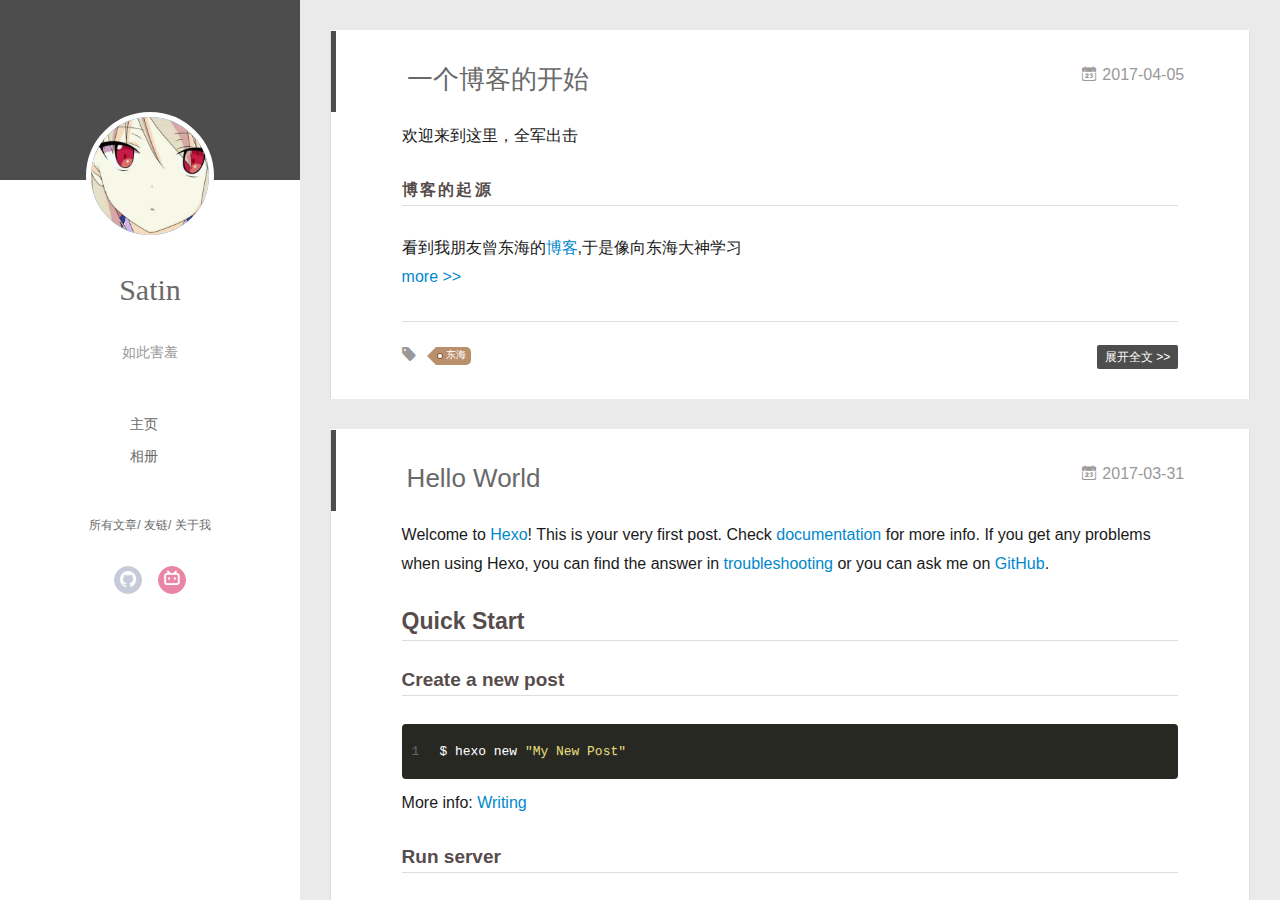
==== commit aaf00589: "Site updated: 2017-04-05 15:32:20" ====
--- a/index.html
+++ b/index.html
@@ -21,7 +21,7 @@
     <link rel="alternative" href="/atom.xml" title="不知名的博客" type="application/atom+xml">
   
   
-    <link rel="icon" href="https://raw.githubusercontent.com/satin520/satin520.github.io/master/img/tx.jpg">
+    <link rel="icon" href="/img/tx.jpg">
   
   <link rel="stylesheet" type="text/css" href="/./main.234bc0.css">
   <style type="text/css">
@@ -59,7 +59,7 @@
 			
 				<li><a href="/">主页</a></li>
 	        
-				<li><a href="/tags/随笔/">随笔</a></li>
+				<li><a href="/photo">相册</a></li>
 	        
 			</ul>
 		</nav>
@@ -83,7 +83,7 @@
 				
 					<a class="github" target="_blank" href="#" title="github"><i class="icon-github"></i></a>
 		        
-					<a class="bilibili" target="_blank" href="#" title="bilibili"><i class="icon-bilibili"></i></a>
+					<a class="bilibili" target="_blank" href="http://space.bilibili.com/3412435/#!/" title="bilibili"><i class="icon-bilibili"></i></a>
 		        
 			</div>
 		</nav>
@@ -122,7 +122,7 @@
 					
 						<a class="github" target="_blank" href="#" title="github"><i class="icon-github"></i></a>
 			        
-						<a class="bilibili" target="_blank" href="#" title="bilibili"><i class="icon-bilibili"></i></a>
+						<a class="bilibili" target="_blank" href="http://space.bilibili.com/3412435/#!/" title="bilibili"><i class="icon-bilibili"></i></a>
 			        
 				</div>
 			</nav>
@@ -133,7 +133,7 @@
 				
 					<li style="width: 50%"><a href="/">主页</a></li>
 		        
-					<li style="width: 50%"><a href="/tags/随笔/">随笔</a></li>
+					<li style="width: 50%"><a href="/photo">相册</a></li>
 		        
 				</ul>
 			</nav>
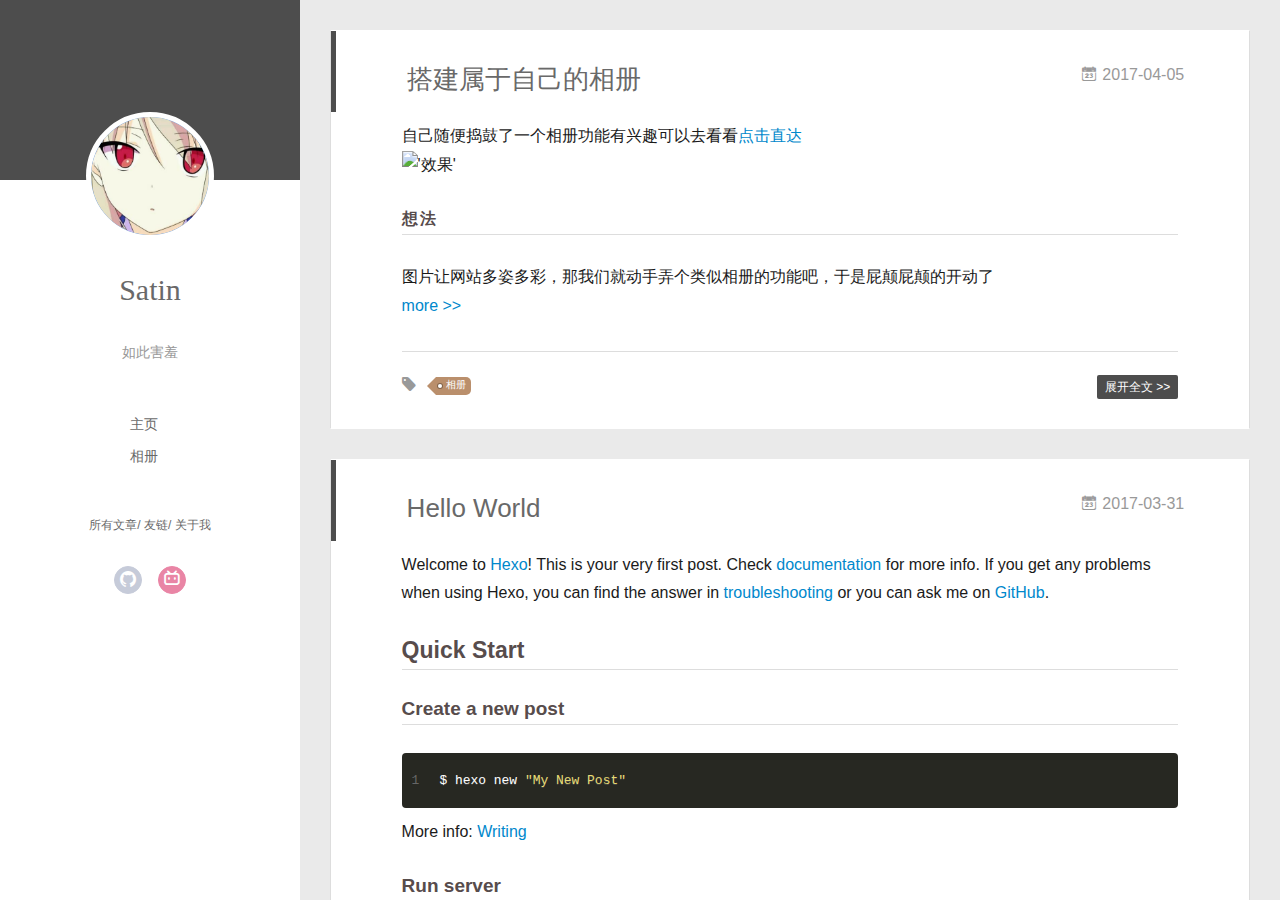
==== commit 643bb8c4: "Site updated: 2017-04-10 14:05:40" ====
--- a/index.html
+++ b/index.html
@@ -59,7 +59,7 @@
 			
 				<li><a href="/">主页</a></li>
 	        
-				<li><a href="/photo">相册</a></li>
+				<li><a href="/photos">相册</a></li>
 	        
 			</ul>
 		</nav>
@@ -133,7 +133,7 @@
 				
 					<li style="width: 50%"><a href="/">主页</a></li>
 		        
-					<li style="width: 50%"><a href="/photo">相册</a></li>
+					<li style="width: 50%"><a href="/photos">相册</a></li>
 		        
 				</ul>
 			</nav>
@@ -157,7 +157,7 @@
         
   
     <h1 itemprop="name">
-      <a class="article-title" href="/2017/04/05/new-article/">一个博客的开始</a>
+      <a class="article-title" href="/2017/04/05/new-article/">搭建属于自己的相册</a>
     </h1>
   
 
@@ -170,8 +170,8 @@
     
     <div class="article-entry" itemprop="articleBody">
       
-        <p>欢迎来到这里，全军出击</p>
-<h4 id="博客的起源"><a href="#博客的起源" class="headerlink" title="博客的起源"></a>博客的起源</h4><p>看到我朋友曾东海的<a href="http://www.zengdh.com/">博客</a>,于是像向东海大神学习<br>
+        <p>自己随便捣鼓了一个相册功能有兴趣可以去看看<a href="https://satin520.github.io/photos/">点击直达</a><br><img src="&#39;/assets/xc.png&#39;" alt="&#39;效果&#39;"></p>
+<h4 id="想法"><a href="#想法" class="headerlink" title="想法"></a>想法</h4><p>图片让网站多姿多彩，那我们就动手弄个类似相册的功能吧，于是屁颠屁颠的开动了<br>
         
           <a class="article-more-a" href="/2017/04/05/new-article/#more">more >></a>
         
@@ -187,7 +187,7 @@
 		<ul class="article-tag-list">
 			 
         		<li class="article-tag-list-item">
-        			<a href="javascript:void(0)" class="js-tag article-tag-list-link color3">东海</a>
+        			<a href="javascript:void(0)" class="js-tag article-tag-list-link color3">相册</a>
         		</li>
       		
 		</ul>
@@ -364,6 +364,10 @@
              
               <li class="article-tag-list-item">
                 <a href="javascript:void(0)" class="js-tag color3">东海</a>
+              </li>
+             
+              <li class="article-tag-list-item">
+                <a href="javascript:void(0)" class="js-tag color3">相册</a>
               </li>
             
             <div class="clearfix"></div>
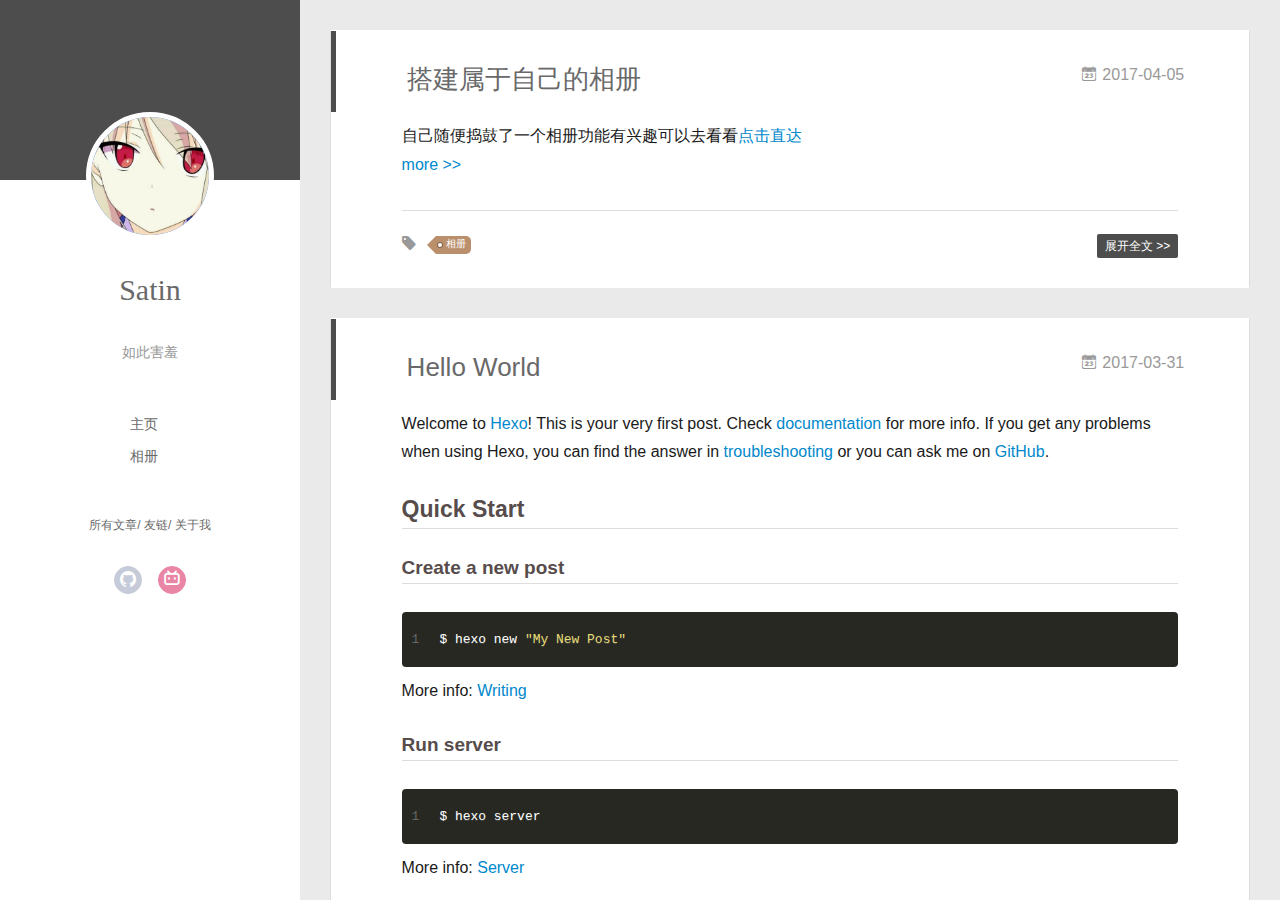
==== commit 61e41285: "Site updated: 2017-04-10 14:14:18" ====
--- a/index.html
+++ b/index.html
@@ -170,8 +170,7 @@
     
     <div class="article-entry" itemprop="articleBody">
       
-        <p>自己随便捣鼓了一个相册功能有兴趣可以去看看<a href="https://satin520.github.io/photos/">点击直达</a><br><img src="&#39;/assets/xc.png&#39;" alt="&#39;效果&#39;"></p>
-<h4 id="想法"><a href="#想法" class="headerlink" title="想法"></a>想法</h4><p>图片让网站多姿多彩，那我们就动手弄个类似相册的功能吧，于是屁颠屁颠的开动了<br>
+        <p>自己随便捣鼓了一个相册功能有兴趣可以去看看<a href="https://satin520.github.io/photos/">点击直达</a><br>
         
           <a class="article-more-a" href="/2017/04/05/new-article/#more">more >></a>
         
@@ -361,10 +360,6 @@
             <input type="checkbox" q-on="click:toggleTag(e)" q-attr="checked:showTags">
           </label>
           <ul class="article-tag-list" q-show="showTags">
-             
-              <li class="article-tag-list-item">
-                <a href="javascript:void(0)" class="js-tag color3">东海</a>
-              </li>
              
               <li class="article-tag-list-item">
                 <a href="javascript:void(0)" class="js-tag color3">相册</a>
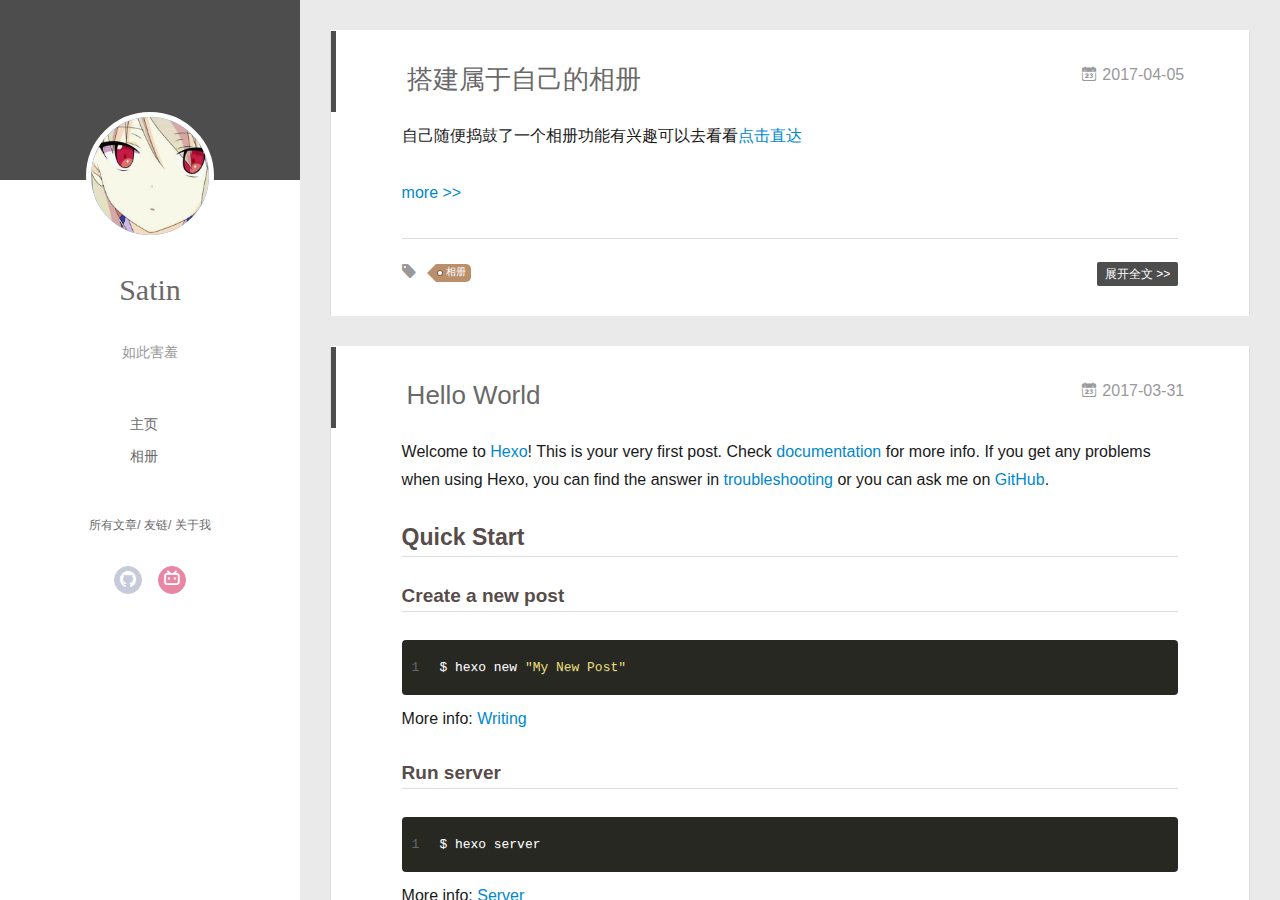
==== commit 3e46de85: "Site updated: 2017-04-10 17:20:55" ====
--- a/index.html
+++ b/index.html
@@ -170,7 +170,7 @@
     
     <div class="article-entry" itemprop="articleBody">
       
-        <p>自己随便捣鼓了一个相册功能有兴趣可以去看看<a href="https://satin520.github.io/photos/">点击直达</a><br>
+        <p>自己随便捣鼓了一个相册功能有兴趣可以去看看<a href="https://satin520.github.io/photos/">点击直达</a></p>
         
           <a class="article-more-a" href="/2017/04/05/new-article/#more">more >></a>
         
